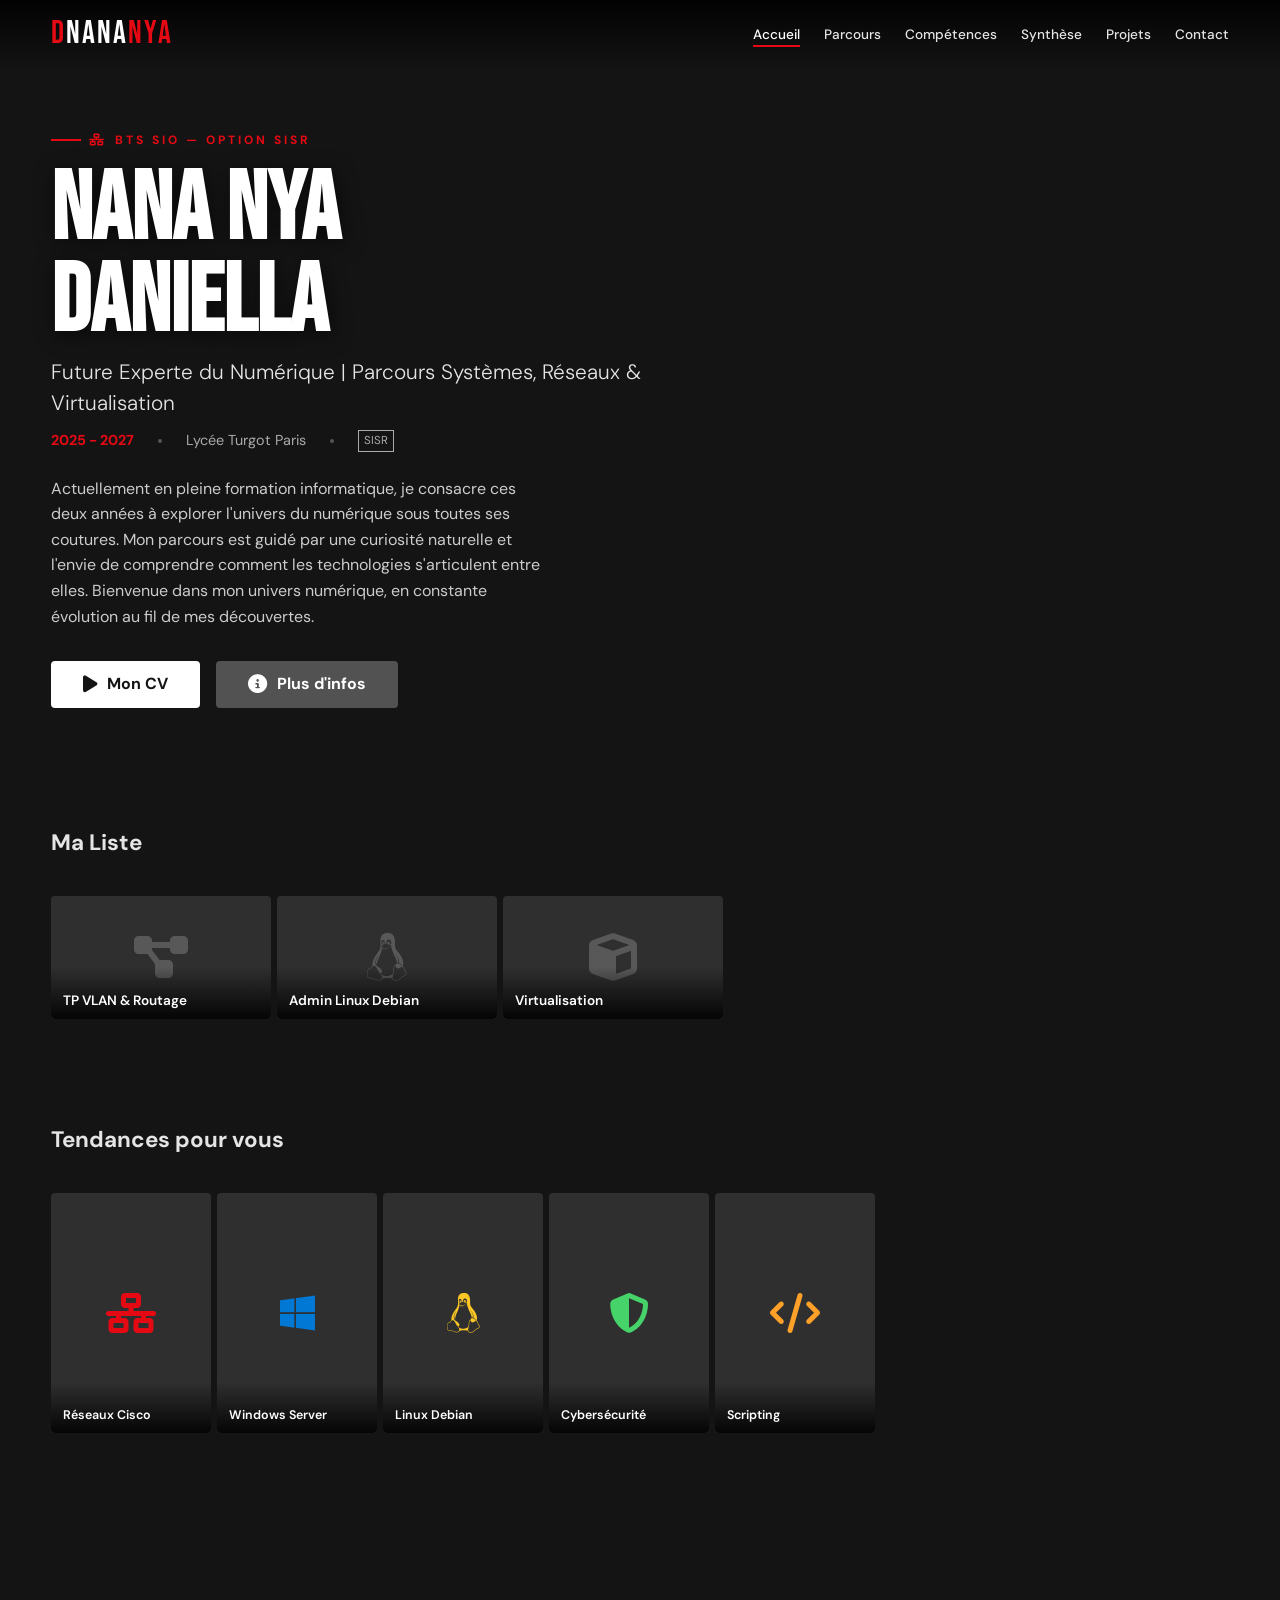
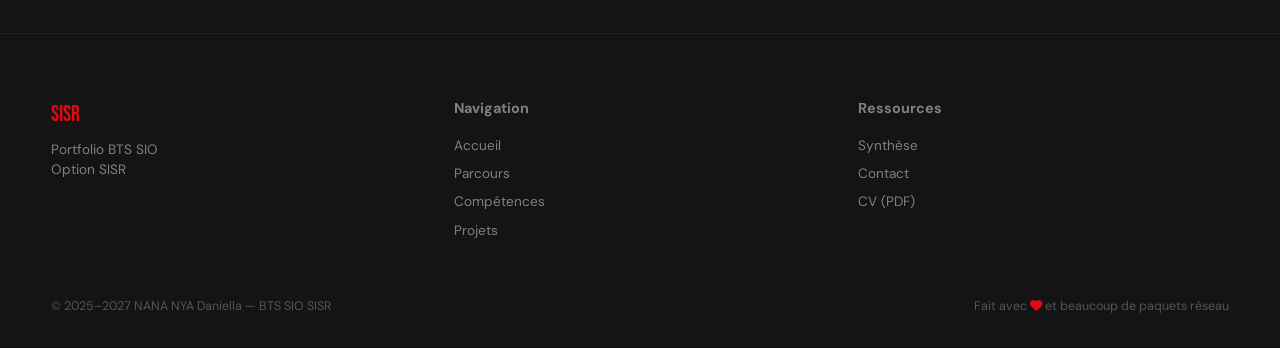
==== index.html @ fec01db1 "Add files via upload" ====
<!DOCTYPE html>
<html lang="fr">
<head>
  <meta charset="UTF-8" />
  <meta name="viewport" content="width=device-width, initial-scale=1.0" />
  <title>Portfolio BTS SIO SISR</title>
  <link rel="stylesheet" href="style.css" />
  <link rel="stylesheet" href="https://cdnjs.cloudflare.com/ajax/libs/font-awesome/6.5.0/css/all.min.css" />
</head>
<body>

<!-- Loader -->
<div class="page-loader" id="loader">
  <div class="loader-logo">SISR</div>
</div>

<!-- Progress Bar -->
<div class="scroll-progress" id="scrollProgress"></div>

<!-- ═══════════════════════════════════════════
     NAVIGATION
═══════════════════════════════════════════ -->
<nav class="navbar" id="navbar">
  <a href="index.html" class="nav-logo">D<span>NANA</span>NYA</a>
  <ul class="nav-links" id="navLinks">
    <li><a href="index.html" class="active">Accueil</a></li>
    <li><a href="parcours.html">Parcours</a></li>
    <li><a href="competences.html">Compétences</a></li>
    <li><a href="synthese.html">Synthèse</a></li>
    <li><a href="projets.html">Projets</a></li>
    <li><a href="contact.html">Contact</a></li>
  </ul>
  <button class="nav-toggle" id="navToggle" aria-label="Menu">
    <span></span><span></span><span></span>
  </button>
</nav>

<!-- ═══════════════════════════════════════════
     HERO
═══════════════════════════════════════════ -->
<section class="hero" id="accueil">
  <div class="hero-bg"></div>
  <div class="hero-content">
    <div class="hero-badge">
      <i class="fas fa-network-wired"></i>
      BTS SIO — Option SISR
    </div>
    <h1 class="hero-title">NANA NYA<br>DANIELLA</h1>
    <p class="hero-subtitle">Future Experte du Numérique | Parcours Systèmes, Réseaux & Virtualisation</p>
    <div class="hero-meta">
      <span class="year">2025 - 2027</span>
      <span class="dot"></span>
      <span>Lycée Turgot Paris</span>
      <span class="dot"></span>
      <span class="maturity">SISR</span>
    </div>
    <p class="hero-desc">
      Actuellement en pleine formation informatique, je consacre ces deux années à explorer l'univers du numérique sous toutes ses coutures. Mon parcours est guidé par une curiosité naturelle et l'envie de comprendre comment les technologies s'articulent entre elles. Bienvenue dans mon univers numérique, en constante évolution au fil de mes découvertes.
    </p>
    <div class="hero-buttons">
      <a href="CV_Aout2026.pdf" class="btn btn-primary" id="btnCV">
        <i class="fas fa-play"></i> Mon CV
      </a>
      <a href="#ma-liste" class="btn btn-secondary">
        <i class="fas fa-info-circle"></i> Plus d'infos
      </a>
    </div>
  </div>
</section>

<!-- ═══════════════════════════════════════════
     MA LISTE — Projets récents
═══════════════════════════════════════════ -->
<main style="padding-bottom: 4rem;" id="ma-liste">

  <!-- Rangée 1 : Ma Liste -->
  <section class="row-section reveal">
    <div class="section-label">
      <h2>Ma Liste</h2>
      <a href="projets.html" class="see-all">Voir tout <i class="fas fa-chevron-right"></i></a>
    </div>
    <button class="row-arrow left"  onclick="scrollRow('row1', -1)"><i class="fas fa-chevron-left"></i></button>
    <button class="row-arrow right" onclick="scrollRow('row1',  1)"><i class="fas fa-chevron-right"></i></button>
    <div class="row-track" id="row1">

      <!-- Card: TP VLAN -->
      <div class="card" onclick="openModal('vlan')">
        <div class="card-thumb">
          <div class="thumb-icon"><i class="fas fa-project-diagram"></i></div>
          <div class="card-title-overlay">TP VLAN &amp; Routage</div>
        </div>
        <div class="card-overlay">
          <div class="card-actions">
            <button class="card-btn play"><i class="fas fa-play"></i></button>
            <button class="card-btn add" title="Ajouter"><i class="fas fa-plus"></i></button>
            <span class="card-btn-spacer"></span>
            <span class="card-level">Avancé</span>
          </div>
          <div class="card-meta">
            <span>Réseaux</span><span>·</span><span>Cisco</span>
          </div>
          <div class="card-tags">
            <span class="card-tag">Packet Tracer</span>
            <span class="card-tag">VLAN</span>
          
          </div>
        </div>
      </div>

   

     

      <!-- Card: Linux -->
      <div class="card" onclick="openModal('linux')">
        <div class="card-thumb">
          <div class="thumb-icon"><i class="fab fa-linux"></i></div>
          <div class="card-title-overlay">Admin Linux Debian</div>
        </div>
        <div class="card-overlay">
          <div class="card-actions">
            <button class="card-btn play"><i class="fas fa-play"></i></button>
            <button class="card-btn add"><i class="fas fa-plus"></i></button>
            <span class="card-btn-spacer"></span>
            <span class="card-level">Intermédiaire</span>
          </div>
          <div class="card-meta"><span>Systèmes</span><span>·</span><span>Debian 12</span></div>
          <div class="card-tags">
            <span class="card-tag">SSH</span>
            <span class="card-tag">Apache</span>
            <span class="card-tag">RAID</span>
          </div>
        </div>
      </div>

      <!-- Card: Virtualisation -->
      <div class="card" onclick="openModal('virt')">
        <div class="card-thumb">
          <div class="thumb-icon"><i class="fas fa-cube"></i></div>
          <div class="card-title-overlay">Virtualisation</div>
        </div>
        <div class="card-overlay">
          <div class="card-actions">
            <button class="card-btn play"><i class="fas fa-play"></i></button>
            <button class="card-btn add"><i class="fas fa-plus"></i></button>
            <span class="card-btn-spacer"></span>
            <span class="card-level">Avancé</span>
          </div>
          <div class="card-meta"><span>Virtualisation</span><span>·</span><span>VirtualBox</span></div>
          <div class="card-tags">
            
            <span class="card-tag">Ubuntu</span>
            <span class="card-tag">Debian</span>
          </div>
        </div>
      </div>

    

    </div><!-- /row-track -->
  </section>

  <!-- Rangée 2 : Tendances pour vous (compétences) -->
  <section class="row-section reveal">
    <div class="section-label">
      <h2>Tendances pour vous</h2>
      <a href="competences.html" class="see-all">Voir tout <i class="fas fa-chevron-right"></i></a>
    </div>
    <button class="row-arrow left"  onclick="scrollRow('row2', -1)"><i class="fas fa-chevron-left"></i></button>
    <button class="row-arrow right" onclick="scrollRow('row2',  1)"><i class="fas fa-chevron-right"></i></button>
    <div class="row-track" id="row2">

      <div class="card card-portrait">
        <div class="card-thumb">
          <div class="thumb-icon"><i class="fas fa-network-wired" style="font-size:2.5rem;color:#E50914;"></i></div>
          <div class="card-title-overlay" style="font-size:0.78rem;">Réseaux Cisco</div>
        </div>
        <div class="card-overlay">
          <div class="card-actions">
            <button class="card-btn play"><i class="fas fa-play"></i></button>
            <span class="card-btn-spacer"></span>
            <span class="card-level">★ 85%</span>
          </div>
          <div class="card-tags"><span class="card-tag">OSPF</span><span class="card-tag">BGP</span></div>
        </div>
      </div>

      <div class="card card-portrait">
        <div class="card-thumb">
          <div class="thumb-icon"><i class="fab fa-windows" style="font-size:2.5rem;color:#0078D4;"></i></div>
          <div class="card-title-overlay" style="font-size:0.78rem;">Windows Server</div>
        </div>
        <div class="card-overlay">
          <div class="card-actions">
            <button class="card-btn play"><i class="fas fa-play"></i></button>
            <span class="card-btn-spacer"></span>
            <span class="card-level">★ 80%</span>
          </div>
          <div class="card-tags"><span class="card-tag">AD</span><span class="card-tag">GPO</span></div>
        </div>
      </div>

      <div class="card card-portrait">
        <div class="card-thumb">
          <div class="thumb-icon"><i class="fab fa-linux" style="font-size:2.5rem;color:#FCC624;"></i></div>
          <div class="card-title-overlay" style="font-size:0.78rem;">Linux Debian</div>
        </div>
        <div class="card-overlay">
          <div class="card-actions">
            <button class="card-btn play"><i class="fas fa-play"></i></button>
            <span class="card-btn-spacer"></span>
            <span class="card-level">★ 75%</span>
          </div>
          <div class="card-tags"><span class="card-tag">Bash</span><span class="card-tag">SSH</span></div>
        </div>
      </div>

      <div class="card card-portrait">
        <div class="card-thumb">
          <div class="thumb-icon"><i class="fas fa-shield-alt" style="font-size:2.5rem;color:#46d369;"></i></div>
          <div class="card-title-overlay" style="font-size:0.78rem;">Cybersécurité</div>
        </div>
        <div class="card-overlay">
          <div class="card-actions">
            <button class="card-btn play"><i class="fas fa-play"></i></button>
            <span class="card-btn-spacer"></span>
            <span class="card-level">★ 70%</span>
          </div>
          <div class="card-tags"><span class="card-tag">pfSense</span><span class="card-tag">VPN</span></div>
        </div>
      </div>

     

      <div class="card card-portrait">
        <div class="card-thumb">
          <div class="thumb-icon"><i class="fas fa-code" style="font-size:2.5rem;color:#ffa028;"></i></div>
          <div class="card-title-overlay" style="font-size:0.78rem;">Scripting</div>
        </div>
        <div class="card-overlay">
          <div class="card-actions">
            <button class="card-btn play"><i class="fas fa-play"></i></button>
            <span class="card-btn-spacer"></span>
            <span class="card-level">★ 70%</span>
          </div>
          <div class="card-tags"><span class="card-tag">PowerShell</span><span class="card-tag">Python</span></div>
        </div>
      </div>

    </div>
  </section>

  

</main><!-- /main -->

<!-- ═══════════════════════════════════════════
     FOOTER
═══════════════════════════════════════════ -->
<footer>
  <div class="footer-grid">
    <div class="footer-col">
      <div class="footer-logo">SISR</div>
      <p style="margin-top:0.5rem;">Portfolio BTS SIO<br>Option SISR</p>
    </div>
    <div class="footer-col">
      <h4>Navigation</h4>
      <a href="index.html">Accueil</a>
      <a href="parcours.html">Parcours</a>
      <a href="competences.html">Compétences</a>
      <a href="projets.html">Projets</a>
    </div>
    <div class="footer-col">
      <h4>Ressources</h4>
      <a href="synthese.html">Synthèse</a>
      <a href="contact.html">Contact</a>
      <a href="#">CV (PDF)</a>
    </div>
   
  </div>
  <div class="footer-bottom">
    <span>© 2025–2027 NANA NYA Daniella — BTS SIO SISR</span>
    <span>Fait avec <i class="fas fa-heart" style="color:var(--red);"></i> et beaucoup de paquets réseau</span>
  </div>
</footer>

<!-- ═══════════════════════════════════════════
     MODAL INFO
═══════════════════════════════════════════ -->
<div class="modal-overlay" id="modalOverlay" onclick="closeModal(event)">
  <div class="modal" id="modal">
    <div class="modal-thumb">
      <div id="modalBg" style="width:100%;height:100%;background:linear-gradient(135deg,#1a1a2e,#16213e);display:flex;align-items:center;justify-content:center;font-size:5rem;color:rgba(255,255,255,0.15);"></div>
      <div class="modal-thumb-gradient"></div>
      <button class="modal-thumb-close" onclick="closeModal()"><i class="fas fa-times"></i></button>
    </div>
    <div class="modal-body">
      <div style="display:flex;align-items:center;gap:1rem;margin-bottom:0.75rem;">
        <button class="btn btn-primary" style="padding:0.5rem 1.5rem;font-size:0.9rem;">
          <i class="fas fa-play"></i> Voir le TP
        </button>
        <button class="card-btn add"><i class="fas fa-plus"></i></button>
      </div>
      <h2 id="modalTitle">Titre du projet</h2>
      <p class="modal-meta" id="modalMeta">Catégorie · Technologies</p>
      <p class="modal-desc" id="modalDesc">Description du projet.</p>
      <div id="modalTags" class="card-tags" style="gap:6px;"></div>
    </div>
  </div>
</div>

<!-- Toast -->
<div class="toast" id="toast"></div>

<!-- ═══════════════════════════════════════════
     SCRIPTS
═══════════════════════════════════════════ -->
<script>
// ── Navbar scroll ──
const navbar = document.getElementById('navbar');
const scrollProgress = document.getElementById('scrollProgress');

window.addEventListener('scroll', () => {
  const scrollY = window.scrollY;
  const docH = document.body.scrollHeight - window.innerHeight;
  scrollProgress.style.width = (scrollY / docH * 100) + '%';
  navbar.classList.toggle('scrolled', scrollY > 50);
});

// ── Hamburger ──
document.getElementById('navToggle').addEventListener('click', () => {
  document.getElementById('navLinks').classList.toggle('open');
});

// ── Row scroll ──
function scrollRow(id, dir) {
  const el = document.getElementById(id);
  el.scrollBy({ left: dir * 400, behavior: 'smooth' });
}

// ── Modal data ──
const modals = {
  vlan:     { title:'TP VLAN & Routage Inter-VLAN',   meta:'Réseaux · Cisco Packet Tracer',                icon:'fa-project-diagram', desc:'Configuration de VLANs sur switches Cisco, routage inter-VLAN avec une interface "router-on-a-stick". Mise en place des ACL pour filtrer le trafic entre VLANs.', tags:['VLAN','Trunk','802.1Q','ACL','Cisco IOS'] },
  ad:       { title:'Active Directory & GPO',          meta:'Systèmes · Windows Server 2022',               icon:'fa-server',           desc:'Déploiement d\'un contrôleur de domaine Windows Server 2022, création d\'unités organisationnelles, gestion des utilisateurs et application de stratégies de groupe (GPO).', tags:['AD DS','DNS','DHCP','GPO','OU'] },
  firewall: { title:'Pare-feu pfSense',                meta:'Sécurité · pfSense 2.7',                       icon:'fa-shield-alt',       desc:'Installation et configuration d\'un pare-feu pfSense. Définition de règles de filtrage, NAT, mise en place d\'un tunnel VPN IPsec site-à-site.', tags:['pfSense','Firewall','NAT','VPN IPsec','DMZ'] },
  linux:    { title:'Administration Linux Debian 12',  meta:'Systèmes · Debian 12 Bookworm',                icon:'fab fa-linux',        desc:'Administration d\'un serveur Debian : configuration réseau, serveur Apache/Nginx, gestion RAID, scripts Bash pour l\'automatisation, durcissement SSH.', tags:['Debian','Apache','SSH','RAID','Bash','Cron'] },
  virt:     { title:'Virtualisation VMware ESXi',      meta:'Virtualisation · VMware vSphere 8',            icon:'fa-cube',             desc:'Déploiement d\'une infrastructure virtualisée sur VMware ESXi. Création de VMs, gestion du stockage, réseau virtuel (vSwitch), snapshots et templates.', tags:['ESXi','vSphere','vSwitch','Snapshot','OVA'] },
  nagios:   { title:'Supervision Nagios Core',         meta:'Supervision · Nagios Core 4',                  icon:'fa-chart-line',       desc:'Mise en place d\'une solution de supervision avec Nagios. Monitoring des hôtes, services, interfaces réseau via SNMP. Configuration des alertes mail.', tags:['Nagios','SNMP','NRPE','Alertes','Dashboard'] },
  stage1:   { title:'Stage en entreprise — 1ère année',meta:'[Nom de l\'entreprise] · 5 semaines',          icon:'fa-building',         desc:'Stage de première année axé sur l\'administration réseau : câblage, configuration de switches et routeurs Cisco, mise en place de VLANs et assistance utilisateurs.', tags:['Cisco','Câblage','VLAN','Support N1','Inventaire'] },
  stage2:   { title:'Stage en entreprise — 2ème année',meta:'[Nom de l\'entreprise] · 5 semaines',          icon:'fa-building',         desc:'Stage de deuxième année centré sur la sécurité et les infrastructures : administration du pare-feu, mise à jour des équipements, configuration VPN et supervision réseau.', tags:['pfSense','VPN','Nagios','Linux','Active Directory'] },
};

function openModal(key) {
  const d = modals[key];
  if (!d) return;
  document.getElementById('modalTitle').textContent = d.title;
  document.getElementById('modalMeta').textContent  = d.meta;
  document.getElementById('modalDesc').textContent  = d.desc;
  const bg = document.getElementById('modalBg');
  bg.innerHTML = `<i class="${d.icon}" style="font-size:5rem;color:rgba(255,255,255,0.15);"></i>`;
  const tagsEl = document.getElementById('modalTags');
  tagsEl.innerHTML = d.tags.map(t => `<span class="card-tag">${t}</span>`).join('');
  document.getElementById('modalOverlay').classList.add('open');
  document.body.style.overflow = 'hidden';
}

function closeModal(e) {
  if (e && e.target !== document.getElementById('modalOverlay') && !e.target.classList.contains('modal-thumb-close') && !e.target.parentElement?.classList.contains('modal-thumb-close')) return;
  document.getElementById('modalOverlay').classList.remove('open');
  document.body.style.overflow = '';
}
document.addEventListener('keydown', e => { if (e.key === 'Escape') { document.getElementById('modalOverlay').classList.remove('open'); document.body.style.overflow = ''; } });

// ── Loader ──
window.addEventListener('load', () => {
  setTimeout(() => { document.getElementById('loader').classList.add('hidden'); }, 800);
});

// ── Reveal on scroll ──
const reveals = document.querySelectorAll('.reveal');
const observer = new IntersectionObserver(entries => {
  entries.forEach(e => { if (e.isIntersecting) { e.target.classList.add('visible'); } });
}, { threshold: 0.1 });
reveals.forEach(el => observer.observe(el));
</script>

</body>
</html>
---- style.css ----
/* ============================================================
   PORTFOLIO BTS SIO SISR — NETFLIX STYLE
   style.css — Feuille de styles principale
   ============================================================ */

@import url('https://fonts.googleapis.com/css2?family=Bebas+Neue&family=DM+Sans:wght@300;400;500;600;700&display=swap');

/* ── Variables ── */
:root {
  --black:       #141414;
  --red:         #E50914;
  --red-hover:   #F40612;
  --white:       #FFFFFF;
  --gray-1:      #808080;
  --gray-2:      #2F2F2F;
  --gray-3:      #1A1A1A;
  --nav-height:  68px;
  --card-radius: 4px;
  --transition:  0.3s cubic-bezier(0.25, 0.46, 0.45, 0.94);
}

/* ── Reset & Base ── */
*, *::before, *::after { box-sizing: border-box; margin: 0; padding: 0; }

html { scroll-behavior: smooth; }

body {
  background-color: var(--black);
  color: var(--white);
  font-family: 'DM Sans', sans-serif;
  font-size: 16px;
  line-height: 1.5;
  overflow-x: hidden;
  -webkit-font-smoothing: antialiased;
}

a { text-decoration: none; color: inherit; }
ul { list-style: none; }
img { display: block; width: 100%; }

/* ============================================================
   NAVIGATION
   ============================================================ */
.navbar {
  position: fixed;
  top: 0; left: 0; right: 0;
  z-index: 1000;
  height: var(--nav-height);
  display: flex;
  align-items: center;
  justify-content: space-between;
  padding: 0 4%;
  background: transparent;
  transition: background 0.4s ease;
}

.navbar.scrolled,
.navbar.dark {
  background: var(--black);
  box-shadow: 0 2px 20px rgba(0,0,0,0.6);
}

.navbar::before {
  content: '';
  position: absolute;
  inset: 0;
  background: linear-gradient(to bottom, rgba(0,0,0,0.85) 0%, transparent 100%);
  pointer-events: none;
  transition: opacity 0.4s ease;
}
.navbar.scrolled::before { opacity: 0; }

/* Logo */
.nav-logo {
  font-family: 'Bebas Neue', sans-serif;
  font-size: 2rem;
  color: var(--red);
  letter-spacing: 2px;
  text-transform: uppercase;
  z-index: 1;
  flex-shrink: 0;
}
.nav-logo span { color: var(--white); }

/* Nav Links */
.nav-links {
  display: flex;
  align-items: center;
  gap: 1.5rem;
  z-index: 1;
}

.nav-links a {
  font-size: 0.85rem;
  font-weight: 500;
  color: #e5e5e5;
  transition: color var(--transition);
  position: relative;
}
.nav-links a::after {
  content: '';
  position: absolute;
  bottom: -4px; left: 0;
  width: 0; height: 2px;
  background: var(--red);
  transition: width var(--transition);
}
.nav-links a:hover,
.nav-links a.active { color: var(--white); }
.nav-links a:hover::after,
.nav-links a.active::after { width: 100%; }

/* Hamburger (mobile) */
.nav-toggle {
  display: none;
  flex-direction: column;
  gap: 5px;
  cursor: pointer;
  z-index: 1;
}
.nav-toggle span {
  display: block;
  width: 24px; height: 2px;
  background: var(--white);
  transition: var(--transition);
}

/* ============================================================
   HERO SECTION
   ============================================================ */
.hero {
  position: relative;
  min-height: 90vh;
  display: flex;
  align-items: flex-end;
  padding: 0 4% 8%;
  overflow: hidden;
}

.hero-bg {
  position: absolute;
  inset: 0;
  background:
    linear-gradient(to right, rgba(20,20,20,0.9) 40%, transparent 100%),
    linear-gradient(to top,   rgba(20,20,20,1)   10%, transparent 60%),
    url('https://images.unsplash.com/photo-1558494949-ef010cbdcc31?w=1600&q=80') center/cover no-repeat;
  animation: heroZoom 20s ease-in-out infinite alternate;
}

@keyframes heroZoom {
  from { transform: scale(1.05); }
  to   { transform: scale(1); }
}

.hero-content {
  position: relative;
  z-index: 2;
  max-width: 700px;
  animation: heroFadeIn 1s ease both;
}
@keyframes heroFadeIn {
  from { opacity: 0; transform: translateY(30px); }
  to   { opacity: 1; transform: translateY(0); }
}

.hero-badge {
  display: inline-flex;
  align-items: center;
  gap: 8px;
  font-size: 0.75rem;
  font-weight: 700;
  letter-spacing: 3px;
  text-transform: uppercase;
  color: var(--red);
  margin-bottom: 1rem;
}
.hero-badge::before {
  content: '';
  display: block;
  width: 30px; height: 2px;
  background: var(--red);
}

.hero-title {
  font-family: 'Bebas Neue', sans-serif;
  font-size: clamp(3rem, 8vw, 6rem);
  line-height: 0.95;
  margin-bottom: 0.5rem;
  text-shadow: 2px 4px 20px rgba(0,0,0,0.6);
}

.hero-subtitle {
  font-size: clamp(1rem, 2vw, 1.3rem);
  color: #e5e5e5;
  margin-bottom: 0.75rem;
  font-weight: 300;
}

.hero-meta {
  display: flex;
  align-items: center;
  gap: 1.5rem;
  margin-bottom: 1.5rem;
  font-size: 0.9rem;
  color: #aaa;
}
.hero-meta .year { color: var(--red); font-weight: 700; }
.hero-meta .dot  { width: 4px; height: 4px; border-radius: 50%; background: #555; }

.hero-desc {
  font-size: 1rem;
  color: #ccc;
  max-width: 500px;
  margin-bottom: 2rem;
  line-height: 1.6;
}

.hero-buttons {
  display: flex;
  gap: 1rem;
  flex-wrap: wrap;
}

/* ── Buttons ── */
.btn {
  display: inline-flex;
  align-items: center;
  gap: 10px;
  padding: 0.7rem 2rem;
  border-radius: 4px;
  font-size: 1rem;
  font-weight: 700;
  cursor: pointer;
  border: none;
  transition: var(--transition);
  white-space: nowrap;
}

.btn-primary {
  background: var(--white);
  color: var(--black);
}
.btn-primary:hover {
  background: rgba(255,255,255,0.75);
}

.btn-secondary {
  background: rgba(109,109,110,0.7);
  color: var(--white);
  backdrop-filter: blur(4px);
}
.btn-secondary:hover {
  background: rgba(109,109,110,0.5);
}

.btn-red {
  background: var(--red);
  color: var(--white);
}
.btn-red:hover {
  background: var(--red-hover);
  transform: translateY(-1px);
  box-shadow: 0 6px 20px rgba(229,9,20,0.4);
}

.btn-outline {
  background: transparent;
  color: var(--white);
  border: 1px solid rgba(255,255,255,0.5);
}
.btn-outline:hover {
  border-color: var(--white);
  background: rgba(255,255,255,0.1);
}

.btn i { font-size: 1.2em; }

/* ============================================================
   SECTION LABELS (style Netflix)
   ============================================================ */
.section-label {
  display: flex;
  align-items: center;
  gap: 1rem;
  padding: 0 4%;
  margin-bottom: 0.75rem;
}

.section-label h2 {
  font-size: 1.4rem;
  font-weight: 700;
  color: #e5e5e5;
}

.section-label .see-all {
  font-size: 0.8rem;
  color: var(--red);
  opacity: 0;
  transform: translateX(-10px);
  transition: var(--transition);
  cursor: pointer;
  display: flex;
  align-items: center;
  gap: 4px;
}
.row-section:hover .see-all {
  opacity: 1;
  transform: translateX(0);
}

/* ============================================================
   ROW SECTION (Slider Netflix)
   ============================================================ */
.row-section {
  margin-bottom: 3rem;
  padding: 1rem 0;
  position: relative;
}

.row-track {
  display: flex;
  gap: 6px;
  padding: 1.5rem 4%;
  overflow-x: auto;
  scroll-behavior: smooth;
  scrollbar-width: none;
  -ms-overflow-style: none;
}
.row-track::-webkit-scrollbar { display: none; }

/* ── Scroll arrows ── */
.row-arrow {
  position: absolute;
  top: 50%;
  transform: translateY(-50%);
  width: 48px; height: 90%;
  background: linear-gradient(to right, rgba(20,20,20,0.7), rgba(20,20,20,0.9));
  border: none;
  color: var(--white);
  font-size: 1.5rem;
  cursor: pointer;
  display: flex;
  align-items: center;
  justify-content: center;
  z-index: 10;
  opacity: 0;
  transition: opacity var(--transition);
}
.row-arrow.left  { left: 0; background: linear-gradient(to right, rgba(20,20,20,0.9), transparent); }
.row-arrow.right { right: 0; background: linear-gradient(to left,  rgba(20,20,20,0.9), transparent); }
.row-section:hover .row-arrow { opacity: 1; }
.row-arrow:hover { background: rgba(20,20,20,0.95); }

/* ============================================================
   CARDS — NETFLIX HOVER EFFECT ★
   ============================================================ */
.card {
  position: relative;
  flex-shrink: 0;
  width: 220px;
  border-radius: var(--card-radius);
  overflow: visible;
  cursor: pointer;
  transition: transform 0.35s cubic-bezier(0.165, 0.84, 0.44, 1),
              z-index 0s 0.35s;
  z-index: 1;
}

.card:hover {
  transform: scale(1.35) translateY(-10%);
  z-index: 100;
  transition: transform 0.35s cubic-bezier(0.165, 0.84, 0.44, 1),
              z-index 0s 0s;
}

/* Décalage des premières et dernières cartes */
.row-track .card:first-child:hover { transform-origin: left center; }
.row-track .card:last-child:hover  { transform-origin: right center; }

.card-thumb {
  position: relative;
  width: 100%;
  aspect-ratio: 16/9;
  border-radius: var(--card-radius);
  overflow: hidden;
  background: var(--gray-2);
}

.card-thumb img {
  width: 100%; height: 100%;
  object-fit: cover;
  transition: filter 0.35s ease;
}

.card-thumb .thumb-icon {
  position: absolute;
  inset: 0;
  display: flex;
  align-items: center;
  justify-content: center;
  font-size: 3rem;
  color: rgba(255,255,255,0.2);
  transition: var(--transition);
}

/* Overlay reveal au hover */
.card-overlay {
  position: absolute;
  top: 100%; left: 0; right: 0;
  background: var(--gray-3);
  border-radius: 0 0 var(--card-radius) var(--card-radius);
  padding: 0.75rem;
  opacity: 0;
  transform: translateY(-10px);
  transition: opacity 0.3s ease 0.1s, transform 0.3s ease 0.1s;
  pointer-events: none;
  box-shadow: 0 8px 30px rgba(0,0,0,0.8);
  border: 1px solid rgba(255,255,255,0.08);
  border-top: none;
}
.card:hover .card-overlay {
  opacity: 1;
  transform: translateY(0);
  pointer-events: all;
}

.card-actions {
  display: flex;
  align-items: center;
  gap: 0.5rem;
  margin-bottom: 0.6rem;
}

.card-btn {
  width: 32px; height: 32px;
  border-radius: 50%;
  border: none;
  cursor: pointer;
  display: flex;
  align-items: center;
  justify-content: center;
  font-size: 0.9rem;
  transition: var(--transition);
}
.card-btn.play {
  background: var(--white);
  color: var(--black);
}
.card-btn.play:hover  { background: #e5e5e5; }
.card-btn.info {
  background: transparent;
  color: var(--white);
  border: 1.5px solid rgba(255,255,255,0.6);
}
.card-btn.info:hover  { border-color: var(--white); }
.card-btn.add {
  background: transparent;
  color: var(--white);
  border: 1.5px solid rgba(255,255,255,0.6);
}
.card-btn.add:hover   { border-color: var(--white); }

.card-btn-spacer { flex: 1; }

.card-level {
  font-size: 0.7rem;
  font-weight: 700;
  color: #46d369;
  border: 1px solid #46d369;
  padding: 1px 5px;
  border-radius: 2px;
}

.card-meta {
  font-size: 0.72rem;
  color: #aaa;
  margin-bottom: 0.4rem;
  display: flex;
  gap: 0.5rem;
  flex-wrap: wrap;
}

.card-tags {
  display: flex;
  gap: 4px;
  flex-wrap: wrap;
}
.card-tag {
  font-size: 0.65rem;
  background: rgba(255,255,255,0.1);
  color: #ccc;
  padding: 2px 7px;
  border-radius: 2px;
}

/* Card title (visible tout le temps sur la thumb) */
.card-title-overlay {
  position: absolute;
  bottom: 0; left: 0; right: 0;
  padding: 1.5rem 0.75rem 0.5rem;
  background: linear-gradient(transparent, rgba(0,0,0,0.9));
  border-radius: 0 0 var(--card-radius) var(--card-radius);
  font-size: 0.85rem;
  font-weight: 600;
}

/* ============================================================
   CARD PORTRAIT (Affiche format film)
   ============================================================ */
.card-portrait {
  width: 160px;
}

.card-portrait .card-thumb {
  aspect-ratio: 2/3;
}

/* ============================================================
   EPISODE CARD (Parcours)
   ============================================================ */
.episode-card {
  display: flex;
  gap: 1rem;
  padding: 1rem;
  border-radius: var(--card-radius);
  background: rgba(255,255,255,0.03);
  border: 1px solid rgba(255,255,255,0.06);
  transition: background var(--transition);
  cursor: pointer;
  margin-bottom: 0.5rem;
}
.episode-card:hover {
  background: rgba(255,255,255,0.08);
}

.episode-num {
  font-size: 2rem;
  font-weight: 700;
  color: #555;
  min-width: 40px;
  text-align: center;
  line-height: 1;
  align-self: center;
}

.episode-thumb {
  flex-shrink: 0;
  width: 160px;
  aspect-ratio: 16/9;
  border-radius: var(--card-radius);
  overflow: hidden;
  background: var(--gray-2);
  position: relative;
}
.episode-thumb img {
  width: 100%; height: 100%;
  object-fit: cover;
}
.episode-thumb .play-overlay {
  position: absolute;
  inset: 0;
  display: flex;
  align-items: center;
  justify-content: center;
  background: rgba(0,0,0,0.4);
  opacity: 0;
  transition: var(--transition);
}
.episode-card:hover .play-overlay { opacity: 1; }

.episode-info { flex: 1; }
.episode-header {
  display: flex;
  justify-content: space-between;
  align-items: flex-start;
  margin-bottom: 0.4rem;
}
.episode-title { font-size: 1rem; font-weight: 600; }
.episode-date  { font-size: 0.8rem; color: #aaa; }
.episode-desc  { font-size: 0.85rem; color: #aaa; line-height: 1.5; }

.episode-skills {
  display: flex;
  gap: 6px;
  flex-wrap: wrap;
  margin-top: 0.6rem;
}
.skill-chip {
  font-size: 0.68rem;
  background: rgba(229,9,20,0.15);
  color: var(--red);
  border: 1px solid rgba(229,9,20,0.3);
  padding: 2px 8px;
  border-radius: 2px;
  font-weight: 500;
}

/* ============================================================
   SECTION HERO-BANNER (sous-pages)
   ============================================================ */
.page-hero {
  position: relative;
  height: 45vh;
  min-height: 300px;
  display: flex;
  align-items: flex-end;
  padding: 0 4% 3rem;
  overflow: hidden;
}

.page-hero-bg {
  position: absolute;
  inset: 0;
  background-size: cover;
  background-position: center;
  filter: brightness(0.4);
  transition: filter 0.5s;
}

.page-hero::after {
  content: '';
  position: absolute;
  inset: 0;
  background:
    linear-gradient(to top, var(--black) 0%, transparent 50%),
    linear-gradient(to right, rgba(20,20,20,0.7) 0%, transparent 60%);
}

.page-hero-content { position: relative; z-index: 2; }
.page-hero-eyebrow {
  font-size: 0.75rem;
  letter-spacing: 3px;
  text-transform: uppercase;
  color: var(--red);
  margin-bottom: 0.5rem;
}
.page-hero h1 {
  font-family: 'Bebas Neue', sans-serif;
  font-size: clamp(2.5rem, 6vw, 4.5rem);
  line-height: 1;
  margin-bottom: 0.75rem;
}

/* ============================================================
   SEASON SELECTOR (Parcours)
   ============================================================ */
.season-selector {
  display: flex;
  align-items: center;
  gap: 0.5rem;
  padding: 0 4%;
  margin-bottom: 1.5rem;
}

.season-btn {
  background: var(--gray-2);
  color: var(--white);
  border: 1px solid rgba(255,255,255,0.2);
  padding: 0.4rem 1.2rem;
  border-radius: 4px;
  font-size: 0.85rem;
  cursor: pointer;
  transition: var(--transition);
}
.season-btn.active,
.season-btn:hover {
  background: var(--red);
  border-color: var(--red);
}

/* ============================================================
   COMPÉTENCES — SKILL BAR
   ============================================================ */
.skill-bar-wrap {
  margin-bottom: 0.8rem;
}
.skill-bar-header {
  display: flex;
  justify-content: space-between;
  margin-bottom: 4px;
  font-size: 0.85rem;
  color: #ccc;
}
.skill-bar-track {
  height: 4px;
  background: var(--gray-2);
  border-radius: 2px;
  overflow: hidden;
}
.skill-bar-fill {
  height: 100%;
  background: linear-gradient(to right, var(--red), #ff6b6b);
  border-radius: 2px;
  width: 0;
  transition: width 1.2s cubic-bezier(0.22, 1, 0.36, 1);
}
.skill-bar-fill.animated { width: var(--pct); }

/* ============================================================
   CONTACT — PROFIL STYLE
   ============================================================ */
.profiles-grid {
  display: flex;
  gap: 2rem;
  flex-wrap: wrap;
  padding: 2rem 4%;
  justify-content: center;
}

.profile-card {
  display: flex;
  flex-direction: column;
  align-items: center;
  gap: 1rem;
  cursor: pointer;
  transition: var(--transition);
}
.profile-card:hover { transform: scale(1.05); }

.profile-avatar {
  width: 120px; height: 120px;
  border-radius: 8px;
  overflow: hidden;
  border: 2px solid transparent;
  transition: border-color var(--transition);
  background: linear-gradient(135deg, #1a1a2e, #16213e);
  display: flex;
  align-items: center;
  justify-content: center;
  font-size: 3rem;
  color: var(--red);
}
.profile-card:hover .profile-avatar { border-color: var(--white); }

.profile-name { font-size: 1rem; color: #808080; transition: var(--transition); }
.profile-card:hover .profile-name { color: var(--white); }

/* ============================================================
   CONTACT FORM
   ============================================================ */
.contact-section {
  max-width: 700px;
  margin: 0 auto;
  padding: 2rem 4%;
}

.form-group {
  margin-bottom: 1.2rem;
}
.form-group label {
  display: block;
  font-size: 0.8rem;
  color: #808080;
  margin-bottom: 4px;
  letter-spacing: 0.5px;
}
.form-group input,
.form-group textarea,
.form-group select {
  width: 100%;
  background: var(--gray-2);
  border: 1px solid rgba(255,255,255,0.1);
  border-radius: 4px;
  color: var(--white);
  padding: 0.85rem 1rem;
  font-size: 0.95rem;
  font-family: 'DM Sans', sans-serif;
  outline: none;
  transition: border-color var(--transition);
}
.form-group input:focus,
.form-group textarea:focus {
  border-color: var(--white);
  background: rgba(47,47,47,0.8);
}
.form-group textarea { resize: vertical; min-height: 130px; }

/* ============================================================
   SYNTHÈSE (Clean PDF page)
   ============================================================ */
.synthese-card {
  background: rgba(255,255,255,0.04);
  border: 1px solid rgba(255,255,255,0.08);
  border-radius: 8px;
  padding: 2rem;
  margin-bottom: 1.5rem;
}
.synthese-card h3 {
  font-size: 1.2rem;
  font-weight: 700;
  margin-bottom: 1rem;
  color: var(--red);
  display: flex;
  align-items: center;
  gap: 0.75rem;
}

/* ============================================================
   INFO MODAL
   ============================================================ */
.modal-overlay {
  position: fixed;
  inset: 0;
  background: rgba(0,0,0,0.7);
  z-index: 2000;
  display: flex;
  align-items: center;
  justify-content: center;
  opacity: 0;
  pointer-events: none;
  transition: opacity 0.3s ease;
  backdrop-filter: blur(4px);
}
.modal-overlay.open {
  opacity: 1;
  pointer-events: all;
}
.modal {
  background: #181818;
  border-radius: 8px;
  max-width: 800px;
  width: 90%;
  max-height: 85vh;
  overflow-y: auto;
  transform: translateY(30px) scale(0.95);
  transition: transform 0.3s ease;
}
.modal-overlay.open .modal {
  transform: translateY(0) scale(1);
}
.modal-thumb {
  position: relative;
  aspect-ratio: 16/9;
  overflow: hidden;
  border-radius: 8px 8px 0 0;
}
.modal-thumb img { width: 100%; height: 100%; object-fit: cover; }
.modal-thumb-gradient {
  position: absolute;
  bottom: 0; left: 0; right: 0;
  height: 60%;
  background: linear-gradient(transparent, #181818);
}
.modal-thumb-close {
  position: absolute;
  top: 1rem; right: 1rem;
  width: 36px; height: 36px;
  border-radius: 50%;
  background: rgba(0,0,0,0.6);
  border: none;
  color: var(--white);
  font-size: 1rem;
  cursor: pointer;
  display: flex;
  align-items: center;
  justify-content: center;
}
.modal-body { padding: 1.5rem 2rem 2rem; }
.modal-body h2 { font-size: 2rem; margin-bottom: 0.5rem; }
.modal-meta { color: #aaa; font-size: 0.9rem; margin-bottom: 1rem; }
.modal-desc { line-height: 1.7; color: #ccc; margin-bottom: 1.5rem; }

/* ============================================================
   FOOTER
   ============================================================ */
footer {
  padding: 4rem 4% 2rem;
  border-top: 1px solid rgba(255,255,255,0.06);
  margin-top: 3rem;
}
.footer-grid {
  display: grid;
  grid-template-columns: repeat(auto-fit, minmax(180px, 1fr));
  gap: 2rem;
  margin-bottom: 3rem;
}
.footer-col h4 {
  font-size: 0.9rem;
  color: #808080;
  margin-bottom: 1rem;
}
.footer-col a, .footer-col p {
  font-size: 0.85rem;
  color: #808080;
  display: block;
  margin-bottom: 0.5rem;
  transition: color var(--transition);
}
.footer-col a:hover { color: var(--white); }

.footer-bottom {
  display: flex;
  justify-content: space-between;
  align-items: center;
  font-size: 0.78rem;
  color: #555;
  flex-wrap: wrap;
  gap: 1rem;
}
.footer-logo {
  font-family: 'Bebas Neue', sans-serif;
  font-size: 1.4rem;
  color: var(--red);
}

/* ============================================================
   SCROLL PROGRESS BAR
   ============================================================ */
.scroll-progress {
  position: fixed;
  top: 0; left: 0;
  height: 3px;
  background: var(--red);
  z-index: 2000;
  width: 0%;
  transition: width 0.1s linear;
}

/* ============================================================
   MATURITY BADGE
   ============================================================ */
.maturity {
  display: inline-block;
  border: 1px solid #aaa;
  padding: 1px 5px;
  font-size: 0.72rem;
  color: #aaa;
}

/* ============================================================
   TOAST NOTIFICATION
   ============================================================ */
.toast {
  position: fixed;
  bottom: 2rem;
  left: 50%;
  transform: translateX(-50%) translateY(30px);
  background: #e5e5e5;
  color: var(--black);
  padding: 0.8rem 1.5rem;
  border-radius: 4px;
  font-weight: 600;
  font-size: 0.9rem;
  opacity: 0;
  transition: all 0.3s ease;
  z-index: 3000;
  pointer-events: none;
}
.toast.show {
  opacity: 1;
  transform: translateX(-50%) translateY(0);
}

/* ============================================================
   LOADER
   ============================================================ */
.page-loader {
  position: fixed;
  inset: 0;
  background: var(--black);
  z-index: 9999;
  display: flex;
  align-items: center;
  justify-content: center;
  transition: opacity 0.5s ease;
}
.page-loader.hidden { opacity: 0; pointer-events: none; }
.loader-logo {
  font-family: 'Bebas Neue', sans-serif;
  font-size: 4rem;
  color: var(--red);
  animation: loaderPulse 1s ease-in-out infinite;
}
@keyframes loaderPulse {
  0%,100% { opacity: 1; }
  50%      { opacity: 0.3; }
}

/* ============================================================
   UTILITIES
   ============================================================ */
.container { padding: 0 4%; }

.text-red   { color: var(--red); }
.text-gray  { color: #808080; }
.text-muted { color: #555; }

.mt-1 { margin-top: 0.5rem; }
.mt-2 { margin-top: 1rem; }
.mt-3 { margin-top: 1.5rem; }
.mb-2 { margin-bottom: 1rem; }
.mb-3 { margin-bottom: 1.5rem; }

.pt-nav { padding-top: var(--nav-height); }

.divider {
  border: none;
  border-top: 1px solid rgba(255,255,255,0.06);
  margin: 2rem 0;
}

.badge {
  display: inline-block;
  padding: 3px 10px;
  border-radius: 3px;
  font-size: 0.72rem;
  font-weight: 700;
  letter-spacing: 0.5px;
  text-transform: uppercase;
}
.badge-red    { background: rgba(229,9,20,0.2); color: var(--red); border: 1px solid var(--red); }
.badge-green  { background: rgba(70,211,105,0.15); color: #46d369; border: 1px solid #46d369; }
.badge-blue   { background: rgba(30,130,255,0.15); color: #5599ff; border: 1px solid #5599ff; }
.badge-orange { background: rgba(255,160,40,0.15); color: #ffa028; border: 1px solid #ffa028; }

/* ============================================================
   RESPONSIVE
   ============================================================ */
@media (max-width: 900px) {
  .nav-links    { display: none; flex-direction: column; position: absolute; top: var(--nav-height); left: 0; right: 0; background: var(--black); padding: 1.5rem 4%; gap: 1rem; }
  .nav-links.open { display: flex; }
  .nav-toggle   { display: flex; }
  .hero         { min-height: 75vh; padding-bottom: 4rem; }
  .card         { width: 160px; }
  .card-portrait{ width: 120px; }
  .episode-thumb{ width: 120px; }
}

@media (max-width: 600px) {
  .hero-buttons { flex-direction: column; align-items: flex-start; }
  .btn          { padding: 0.6rem 1.4rem; font-size: 0.9rem; }
  .card         { width: 140px; }
  .episode-card { flex-direction: column; }
  .episode-thumb{ width: 100%; }
  .episode-num  { display: none; }
  .profiles-grid{ gap: 1.5rem; }
  .modal-body   { padding: 1rem 1.2rem 1.5rem; }
}

/* ============================================================
   ANIMATIONS D'ENTRÉE AU SCROLL
   ============================================================ */
.reveal {
  opacity: 0;
  transform: translateY(20px);
  transition: opacity 0.6s ease, transform 0.6s ease;
}
.reveal.visible {
  opacity: 1;
  transform: translateY(0);
}


.certifications-grid {
  display: flex;
  justify-content: center;
  gap: 30px; 
  flex-wrap: wrap;
}

.cert-card1 img {
  width: 300px;      
  height: 180px;    
  object-fit: cover;  
  border-radius: 20px; 
  border: 3px solid #ffffff; 
  transition: transform 0.3s ease, box-shadow 0.3s ease;
  cursor: pointer;
}
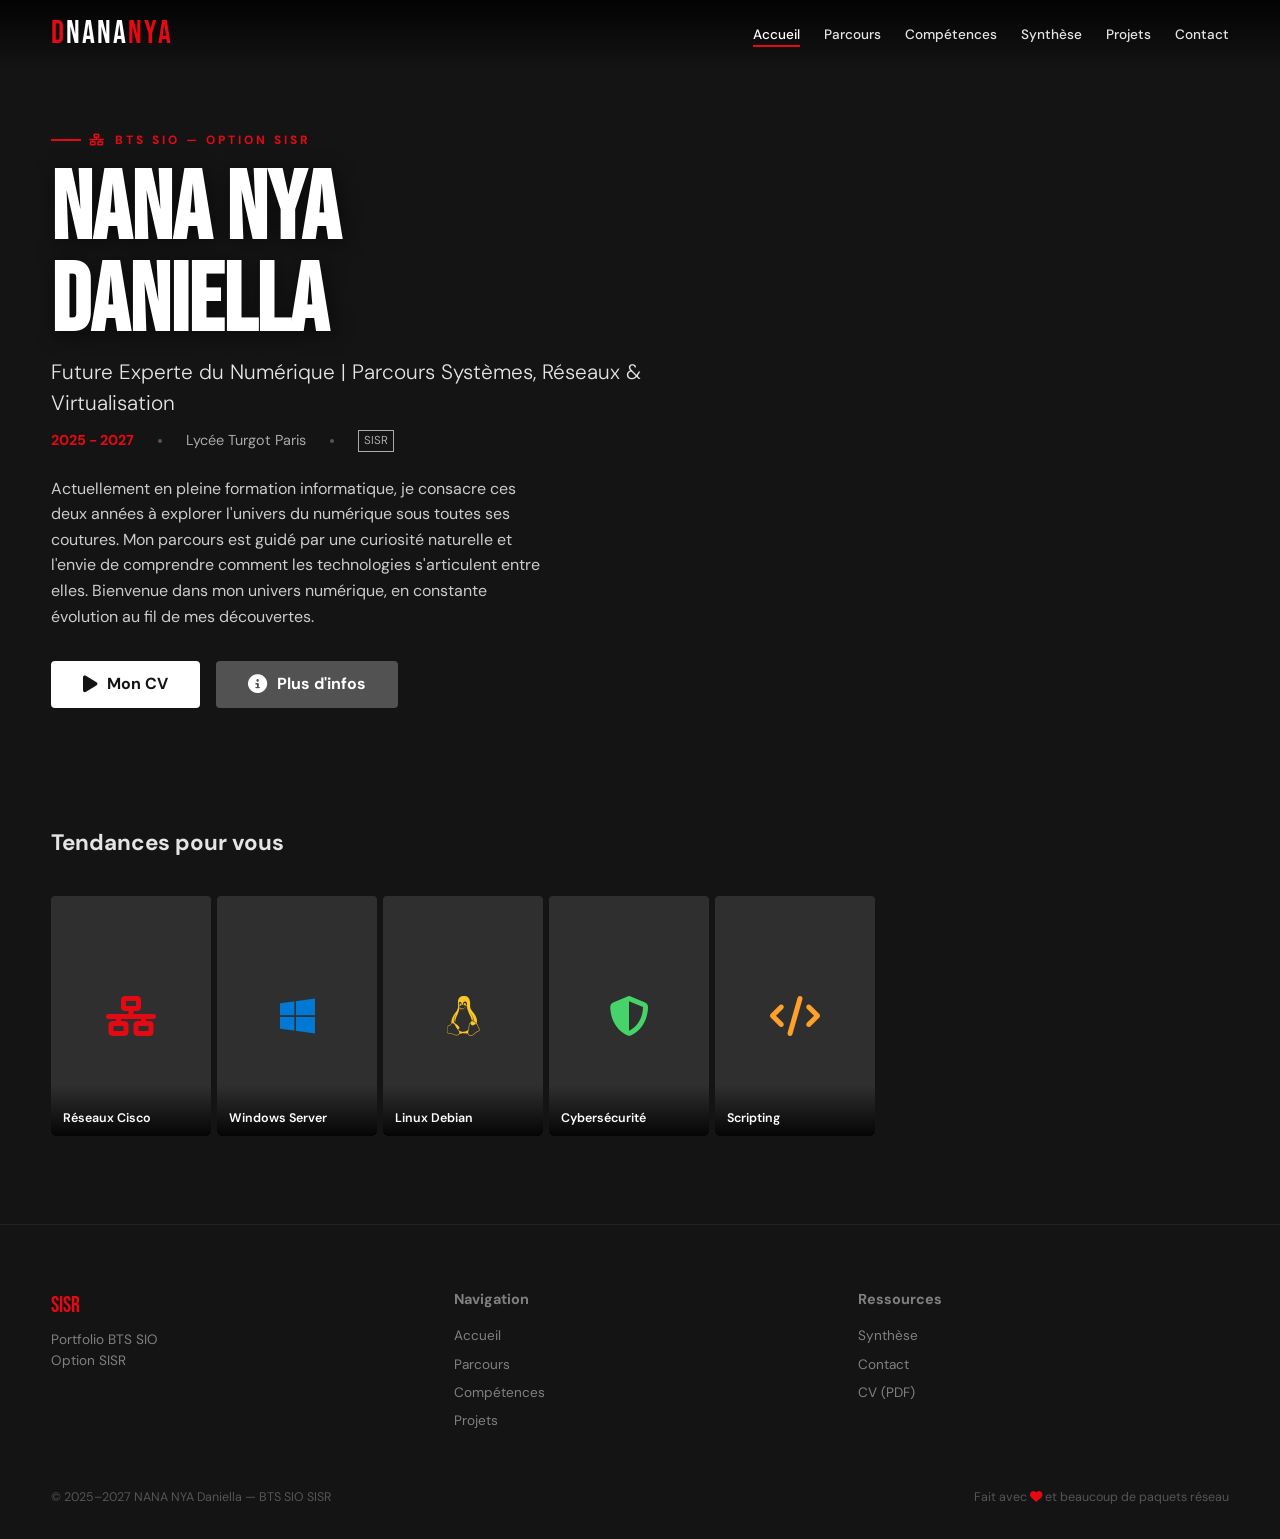
==== commit c869715b: "Update index.html" ====
--- a/index.html
+++ b/index.html
@@ -38,7 +38,7 @@
 <!-- ═══════════════════════════════════════════
      HERO
 ═══════════════════════════════════════════ -->
-<section class="hero" id="accueil">
+<section class="hero" id="accueil" style="padding-top:calc(var(--nav-height) + 3rem);">
   <div class="hero-bg"></div>
   <div class="hero-content">
     <div class="hero-badge">
@@ -68,92 +68,13 @@
   </div>
 </section>
 
-<!-- ═══════════════════════════════════════════
-     MA LISTE — Projets récents
-═══════════════════════════════════════════ -->
-<main style="padding-bottom: 4rem;" id="ma-liste">
-
-  <!-- Rangée 1 : Ma Liste -->
-  <section class="row-section reveal">
-    <div class="section-label">
-      <h2>Ma Liste</h2>
-      <a href="projets.html" class="see-all">Voir tout <i class="fas fa-chevron-right"></i></a>
-    </div>
-    <button class="row-arrow left"  onclick="scrollRow('row1', -1)"><i class="fas fa-chevron-left"></i></button>
-    <button class="row-arrow right" onclick="scrollRow('row1',  1)"><i class="fas fa-chevron-right"></i></button>
-    <div class="row-track" id="row1">
-
-      <!-- Card: TP VLAN -->
-      <div class="card" onclick="openModal('vlan')">
-        <div class="card-thumb">
-          <div class="thumb-icon"><i class="fas fa-project-diagram"></i></div>
-          <div class="card-title-overlay">TP VLAN &amp; Routage</div>
-        </div>
-        <div class="card-overlay">
-          <div class="card-actions">
-            <button class="card-btn play"><i class="fas fa-play"></i></button>
-            <button class="card-btn add" title="Ajouter"><i class="fas fa-plus"></i></button>
-            <span class="card-btn-spacer"></span>
-            <span class="card-level">Avancé</span>
-          </div>
-          <div class="card-meta">
-            <span>Réseaux</span><span>·</span><span>Cisco</span>
-          </div>
-          <div class="card-tags">
-            <span class="card-tag">Packet Tracer</span>
-            <span class="card-tag">VLAN</span>
-          
-          </div>
-        </div>
-      </div>
+
 
    
 
      
 
-      <!-- Card: Linux -->
-      <div class="card" onclick="openModal('linux')">
-        <div class="card-thumb">
-          <div class="thumb-icon"><i class="fab fa-linux"></i></div>
-          <div class="card-title-overlay">Admin Linux Debian</div>
-        </div>
-        <div class="card-overlay">
-          <div class="card-actions">
-            <button class="card-btn play"><i class="fas fa-play"></i></button>
-            <button class="card-btn add"><i class="fas fa-plus"></i></button>
-            <span class="card-btn-spacer"></span>
-            <span class="card-level">Intermédiaire</span>
-          </div>
-          <div class="card-meta"><span>Systèmes</span><span>·</span><span>Debian 12</span></div>
-          <div class="card-tags">
-            <span class="card-tag">SSH</span>
-            <span class="card-tag">Apache</span>
-            <span class="card-tag">RAID</span>
-          </div>
-        </div>
-      </div>
-
-      <!-- Card: Virtualisation -->
-      <div class="card" onclick="openModal('virt')">
-        <div class="card-thumb">
-          <div class="thumb-icon"><i class="fas fa-cube"></i></div>
-          <div class="card-title-overlay">Virtualisation</div>
-        </div>
-        <div class="card-overlay">
-          <div class="card-actions">
-            <button class="card-btn play"><i class="fas fa-play"></i></button>
-            <button class="card-btn add"><i class="fas fa-plus"></i></button>
-            <span class="card-btn-spacer"></span>
-            <span class="card-level">Avancé</span>
-          </div>
-          <div class="card-meta"><span>Virtualisation</span><span>·</span><span>VirtualBox</span></div>
-          <div class="card-tags">
-            
-            <span class="card-tag">Ubuntu</span>
-            <span class="card-tag">Debian</span>
-          </div>
-        </div>
-      </div>
+      
 
     
 
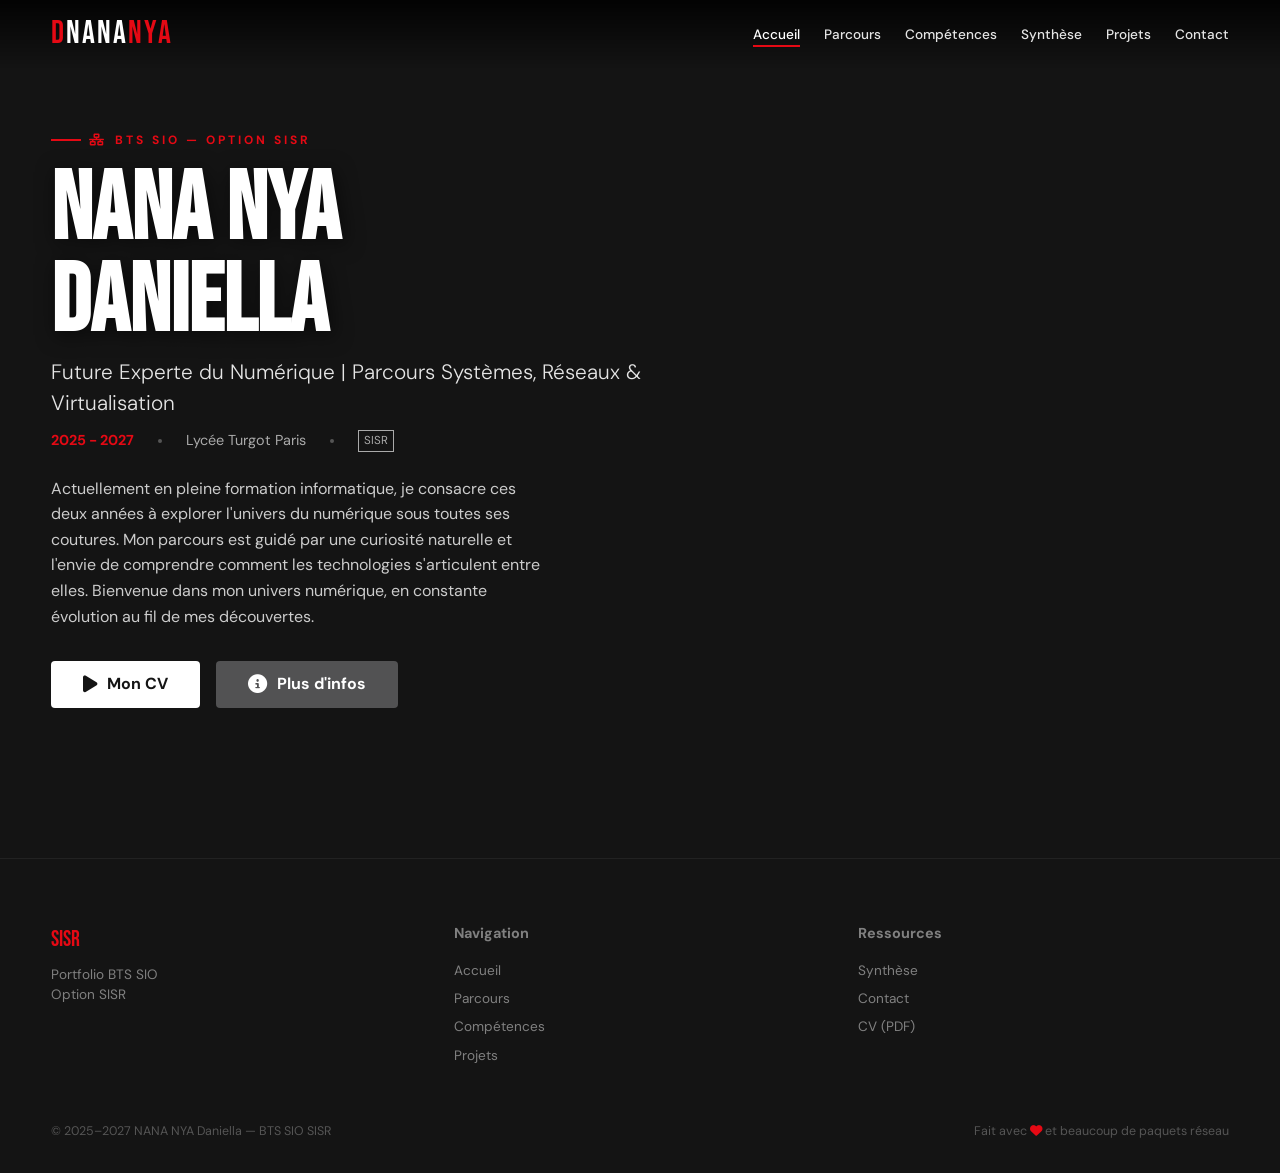
==== commit 79a448b1: "Update index.html" ====
--- a/index.html
+++ b/index.html
@@ -68,113 +68,6 @@
   </div>
 </section>
 
-
-
-   
-
-     
-
-      
-
-    
-
-    </div><!-- /row-track -->
-  </section>
-
-  <!-- Rangée 2 : Tendances pour vous (compétences) -->
-  <section class="row-section reveal">
-    <div class="section-label">
-      <h2>Tendances pour vous</h2>
-      <a href="competences.html" class="see-all">Voir tout <i class="fas fa-chevron-right"></i></a>
-    </div>
-    <button class="row-arrow left"  onclick="scrollRow('row2', -1)"><i class="fas fa-chevron-left"></i></button>
-    <button class="row-arrow right" onclick="scrollRow('row2',  1)"><i class="fas fa-chevron-right"></i></button>
-    <div class="row-track" id="row2">
-
-      <div class="card card-portrait">
-        <div class="card-thumb">
-          <div class="thumb-icon"><i class="fas fa-network-wired" style="font-size:2.5rem;color:#E50914;"></i></div>
-          <div class="card-title-overlay" style="font-size:0.78rem;">Réseaux Cisco</div>
-        </div>
-        <div class="card-overlay">
-          <div class="card-actions">
-            <button class="card-btn play"><i class="fas fa-play"></i></button>
-            <span class="card-btn-spacer"></span>
-            <span class="card-level">★ 85%</span>
-          </div>
-          <div class="card-tags"><span class="card-tag">OSPF</span><span class="card-tag">BGP</span></div>
-        </div>
-      </div>
-
-      <div class="card card-portrait">
-        <div class="card-thumb">
-          <div class="thumb-icon"><i class="fab fa-windows" style="font-size:2.5rem;color:#0078D4;"></i></div>
-          <div class="card-title-overlay" style="font-size:0.78rem;">Windows Server</div>
-        </div>
-        <div class="card-overlay">
-          <div class="card-actions">
-            <button class="card-btn play"><i class="fas fa-play"></i></button>
-            <span class="card-btn-spacer"></span>
-            <span class="card-level">★ 80%</span>
-          </div>
-          <div class="card-tags"><span class="card-tag">AD</span><span class="card-tag">GPO</span></div>
-        </div>
-      </div>
-
-      <div class="card card-portrait">
-        <div class="card-thumb">
-          <div class="thumb-icon"><i class="fab fa-linux" style="font-size:2.5rem;color:#FCC624;"></i></div>
-          <div class="card-title-overlay" style="font-size:0.78rem;">Linux Debian</div>
-        </div>
-        <div class="card-overlay">
-          <div class="card-actions">
-            <button class="card-btn play"><i class="fas fa-play"></i></button>
-            <span class="card-btn-spacer"></span>
-            <span class="card-level">★ 75%</span>
-          </div>
-          <div class="card-tags"><span class="card-tag">Bash</span><span class="card-tag">SSH</span></div>
-        </div>
-      </div>
-
-      <div class="card card-portrait">
-        <div class="card-thumb">
-          <div class="thumb-icon"><i class="fas fa-shield-alt" style="font-size:2.5rem;color:#46d369;"></i></div>
-          <div class="card-title-overlay" style="font-size:0.78rem;">Cybersécurité</div>
-        </div>
-        <div class="card-overlay">
-          <div class="card-actions">
-            <button class="card-btn play"><i class="fas fa-play"></i></button>
-            <span class="card-btn-spacer"></span>
-            <span class="card-level">★ 70%</span>
-          </div>
-          <div class="card-tags"><span class="card-tag">pfSense</span><span class="card-tag">VPN</span></div>
-        </div>
-      </div>
-
-     
-
-      <div class="card card-portrait">
-        <div class="card-thumb">
-          <div class="thumb-icon"><i class="fas fa-code" style="font-size:2.5rem;color:#ffa028;"></i></div>
-          <div class="card-title-overlay" style="font-size:0.78rem;">Scripting</div>
-        </div>
-        <div class="card-overlay">
-          <div class="card-actions">
-            <button class="card-btn play"><i class="fas fa-play"></i></button>
-            <span class="card-btn-spacer"></span>
-            <span class="card-level">★ 70%</span>
-          </div>
-          <div class="card-tags"><span class="card-tag">PowerShell</span><span class="card-tag">Python</span></div>
-        </div>
-      </div>
-
-    </div>
-  </section>
-
-  
-
-</main><!-- /main -->
-
 <!-- ═══════════════════════════════════════════
      FOOTER
 ═══════════════════════════════════════════ -->
@@ -197,7 +90,6 @@
       <a href="contact.html">Contact</a>
       <a href="#">CV (PDF)</a>
     </div>
-   
   </div>
   <div class="footer-bottom">
     <span>© 2025–2027 NANA NYA Daniella — BTS SIO SISR</span>
--- a/style.css
+++ b/style.css
@@ -70,7 +70,6 @@
 }
 .navbar.scrolled::before { opacity: 0; }
 
-/* Logo */
 .nav-logo {
   font-family: 'Bebas Neue', sans-serif;
   font-size: 2rem;
@@ -82,7 +81,6 @@
 }
 .nav-logo span { color: var(--white); }
 
-/* Nav Links */
 .nav-links {
   display: flex;
   align-items: center;
@@ -110,13 +108,14 @@
 .nav-links a:hover::after,
 .nav-links a.active::after { width: 100%; }
 
-/* Hamburger (mobile) */
 .nav-toggle {
   display: none;
   flex-direction: column;
   gap: 5px;
   cursor: pointer;
   z-index: 1;
+  background: none;
+  border: none;
 }
 .nav-toggle span {
   display: block;
@@ -236,27 +235,17 @@
   white-space: nowrap;
 }
 
-.btn-primary {
-  background: var(--white);
-  color: var(--black);
-}
-.btn-primary:hover {
-  background: rgba(255,255,255,0.75);
-}
+.btn-primary { background: var(--white); color: var(--black); }
+.btn-primary:hover { background: rgba(255,255,255,0.75); }
 
 .btn-secondary {
   background: rgba(109,109,110,0.7);
   color: var(--white);
   backdrop-filter: blur(4px);
 }
-.btn-secondary:hover {
-  background: rgba(109,109,110,0.5);
-}
-
-.btn-red {
-  background: var(--red);
-  color: var(--white);
-}
+.btn-secondary:hover { background: rgba(109,109,110,0.5); }
+
+.btn-red { background: var(--red); color: var(--white); }
 .btn-red:hover {
   background: var(--red-hover);
   transform: translateY(-1px);
@@ -328,7 +317,6 @@
 }
 .row-track::-webkit-scrollbar { display: none; }
 
-/* ── Scroll arrows ── */
 .row-arrow {
   position: absolute;
   top: 50%;
@@ -373,7 +361,6 @@
               z-index 0s 0s;
 }
 
-/* Décalage des premières et dernières cartes */
 .row-track .card:first-child:hover { transform-origin: left center; }
 .row-track .card:last-child:hover  { transform-origin: right center; }
 
@@ -403,7 +390,6 @@
   transition: var(--transition);
 }
 
-/* Overlay reveal au hover */
 .card-overlay {
   position: absolute;
   top: 100%; left: 0; right: 0;
@@ -442,23 +428,16 @@
   font-size: 0.9rem;
   transition: var(--transition);
 }
-.card-btn.play {
-  background: var(--white);
-  color: var(--black);
-}
+.card-btn.play { background: var(--white); color: var(--black); }
 .card-btn.play:hover  { background: #e5e5e5; }
-.card-btn.info {
-  background: transparent;
-  color: var(--white);
-  border: 1.5px solid rgba(255,255,255,0.6);
-}
-.card-btn.info:hover  { border-color: var(--white); }
+.card-btn.info,
 .card-btn.add {
   background: transparent;
   color: var(--white);
   border: 1.5px solid rgba(255,255,255,0.6);
 }
-.card-btn.add:hover   { border-color: var(--white); }
+.card-btn.info:hover,
+.card-btn.add:hover { border-color: var(--white); }
 
 .card-btn-spacer { flex: 1; }
 
@@ -493,7 +472,6 @@
   border-radius: 2px;
 }
 
-/* Card title (visible tout le temps sur la thumb) */
 .card-title-overlay {
   position: absolute;
   bottom: 0; left: 0; right: 0;
@@ -505,15 +483,10 @@
 }
 
 /* ============================================================
-   CARD PORTRAIT (Affiche format film)
-   ============================================================ */
-.card-portrait {
-  width: 160px;
-}
-
-.card-portrait .card-thumb {
-  aspect-ratio: 2/3;
-}
+   CARD PORTRAIT
+   ============================================================ */
+.card-portrait { width: 160px; }
+.card-portrait .card-thumb { aspect-ratio: 2/3; }
 
 /* ============================================================
    EPISODE CARD (Parcours)
@@ -529,9 +502,7 @@
   cursor: pointer;
   margin-bottom: 0.5rem;
 }
-.episode-card:hover {
-  background: rgba(255,255,255,0.08);
-}
+.episode-card:hover { background: rgba(255,255,255,0.08); }
 
 .episode-num {
   font-size: 2rem;
@@ -552,10 +523,7 @@
   background: var(--gray-2);
   position: relative;
 }
-.episode-thumb img {
-  width: 100%; height: 100%;
-  object-fit: cover;
-}
+.episode-thumb img { width: 100%; height: 100%; object-fit: cover; }
 .episode-thumb .play-overlay {
   position: absolute;
   inset: 0;
@@ -671,9 +639,7 @@
 /* ============================================================
    COMPÉTENCES — SKILL BAR
    ============================================================ */
-.skill-bar-wrap {
-  margin-bottom: 0.8rem;
-}
+.skill-bar-wrap { margin-bottom: 0.8rem; }
 .skill-bar-header {
   display: flex;
   justify-content: space-between;
@@ -744,9 +710,7 @@
   padding: 2rem 4%;
 }
 
-.form-group {
-  margin-bottom: 1.2rem;
-}
+.form-group { margin-bottom: 1.2rem; }
 .form-group label {
   display: block;
   font-size: 0.8rem;
@@ -776,7 +740,7 @@
 .form-group textarea { resize: vertical; min-height: 130px; }
 
 /* ============================================================
-   SYNTHÈSE (Clean PDF page)
+   SYNTHÈSE
    ============================================================ */
 .synthese-card {
   background: rgba(255,255,255,0.04);
@@ -811,10 +775,7 @@
   transition: opacity 0.3s ease;
   backdrop-filter: blur(4px);
 }
-.modal-overlay.open {
-  opacity: 1;
-  pointer-events: all;
-}
+.modal-overlay.open { opacity: 1; pointer-events: all; }
 .modal {
   background: #181818;
   border-radius: 8px;
@@ -825,9 +786,7 @@
   transform: translateY(30px) scale(0.95);
   transition: transform 0.3s ease;
 }
-.modal-overlay.open .modal {
-  transform: translateY(0) scale(1);
-}
+.modal-overlay.open .modal { transform: translateY(0) scale(1); }
 .modal-thumb {
   position: relative;
   aspect-ratio: 16/9;
@@ -861,6 +820,301 @@
 .modal-desc { line-height: 1.7; color: #ccc; margin-bottom: 1.5rem; }
 
 /* ============================================================
+   PROCÉDURE — GRANDE BULLE SCROLLABLE (MariaDB / SQL)
+   ============================================================ */
+
+/* Repère "Procédure" sur les éléments cliquables */
+.proc-flag {
+  position: absolute;
+  top: 8px; right: 8px;
+  font-size: 0.6rem;
+  font-weight: 700;
+  letter-spacing: 0.5px;
+  text-transform: uppercase;
+  color: #ffa028;
+  background: rgba(255,160,40,0.12);
+  border: 1px solid rgba(255,160,40,0.4);
+  padding: 2px 6px;
+  border-radius: 3px;
+}
+.tool-item.has-proc { position: relative; border-color: rgba(192,118,90,0.35); }
+.proc-dot {
+  position: absolute;
+  top: 8px; right: 8px;
+  width: 8px; height: 8px;
+  border-radius: 50%;
+  background: #ffa028;
+  box-shadow: 0 0 0 0 rgba(255,160,40,0.6);
+  animation: procPulse 2s infinite;
+}
+@keyframes procPulse {
+  0%   { box-shadow: 0 0 0 0 rgba(255,160,40,0.6); }
+  70%  { box-shadow: 0 0 0 8px rgba(255,160,40,0); }
+  100% { box-shadow: 0 0 0 0 rgba(255,160,40,0); }
+}
+
+/* Fond */
+.proc-overlay {
+  position: fixed;
+  inset: 0;
+  z-index: 2500;
+  background: rgba(0,0,0,0.75);
+  backdrop-filter: blur(6px);
+  display: flex;
+  align-items: center;
+  justify-content: center;
+  padding: 2rem 1rem;
+  opacity: 0;
+  pointer-events: none;
+  transition: opacity 0.3s ease;
+}
+.proc-overlay.open { opacity: 1; pointer-events: all; }
+
+/* La bulle rectangulaire */
+.proc-modal {
+  width: 100%;
+  max-width: 960px;
+  height: 88vh;
+  display: flex;
+  flex-direction: column;
+  background: #181818;
+  border: 1px solid rgba(255,255,255,0.08);
+  border-radius: 14px;
+  box-shadow: 0 30px 80px rgba(0,0,0,0.8);
+  overflow: hidden;
+  transform: translateY(30px) scale(0.96);
+  transition: transform 0.35s cubic-bezier(0.165, 0.84, 0.44, 1);
+}
+.proc-overlay.open .proc-modal { transform: translateY(0) scale(1); }
+
+/* En-tête fixe */
+.proc-header {
+  flex-shrink: 0;
+  display: flex;
+  align-items: center;
+  gap: 1rem;
+  padding: 1.25rem 1.75rem;
+  background: linear-gradient(135deg, #2a1a14, #181818 70%);
+  border-bottom: 1px solid rgba(255,255,255,0.08);
+}
+.proc-header-icon {
+  width: 52px; height: 52px;
+  flex-shrink: 0;
+  border-radius: 10px;
+  background: rgba(192,118,90,0.18);
+  color: #C0765A;
+  display: flex;
+  align-items: center;
+  justify-content: center;
+  font-size: 1.6rem;
+}
+.proc-header-text { flex: 1; min-width: 0; }
+.proc-eyebrow {
+  font-size: 0.7rem;
+  letter-spacing: 2px;
+  text-transform: uppercase;
+  color: var(--red);
+  margin-bottom: 2px;
+}
+.proc-header h2 {
+  font-family: 'Bebas Neue', sans-serif;
+  font-size: clamp(1.5rem, 3.5vw, 2.2rem);
+  letter-spacing: 1px;
+  line-height: 1.1;
+}
+.proc-close {
+  flex-shrink: 0;
+  width: 38px; height: 38px;
+  border-radius: 50%;
+  border: 1px solid rgba(255,255,255,0.2);
+  background: rgba(0,0,0,0.4);
+  color: var(--white);
+  cursor: pointer;
+  font-size: 1rem;
+  transition: var(--transition);
+}
+.proc-close:hover { background: var(--red); border-color: var(--red); }
+
+/* Contenu scrollable */
+.proc-body {
+  flex: 1;
+  overflow-y: auto;
+  padding: 1.75rem 2rem 2.5rem;
+  color: #ccc;
+  line-height: 1.7;
+  scrollbar-width: thin;
+  scrollbar-color: var(--red) transparent;
+}
+.proc-body::-webkit-scrollbar { width: 8px; }
+.proc-body::-webkit-scrollbar-thumb { background: var(--red); border-radius: 4px; }
+.proc-body p { margin-bottom: 1rem; }
+
+.proc-intro { font-size: 1.02rem; color: #e5e5e5; }
+
+.proc-notice {
+  display: flex;
+  gap: 0.75rem;
+  align-items: flex-start;
+  padding: 0.85rem 1rem;
+  margin-bottom: 1.5rem;
+  border-radius: 8px;
+  background: rgba(255,160,40,0.1);
+  border: 1px solid rgba(255,160,40,0.35);
+  color: #f0c890;
+  font-size: 0.88rem;
+}
+.proc-notice i { margin-top: 4px; color: #ffa028; }
+
+.proc-meta-grid {
+  display: grid;
+  grid-template-columns: repeat(auto-fit, minmax(150px, 1fr));
+  gap: 0.75rem;
+  margin-bottom: 1.75rem;
+}
+.proc-meta-grid div {
+  background: var(--gray-3);
+  border: 1px solid rgba(255,255,255,0.06);
+  border-radius: 8px;
+  padding: 0.75rem 1rem;
+}
+.proc-meta-grid span {
+  display: block;
+  font-size: 0.7rem;
+  text-transform: uppercase;
+  letter-spacing: 1px;
+  color: #808080;
+}
+.proc-meta-grid strong { color: var(--white); font-size: 0.95rem; }
+
+.proc-section-title {
+  font-size: 1.15rem;
+  color: var(--white);
+  margin: 2rem 0 0.75rem;
+  padding-left: 0.75rem;
+  border-left: 3px solid var(--red);
+}
+
+/* Étapes numérotées */
+.proc-steps { list-style: none; counter-reset: step; margin-top: 1.5rem; }
+.proc-step {
+  counter-increment: step;
+  position: relative;
+  padding: 0 0 2rem 3.25rem;
+  border-left: 2px solid rgba(255,255,255,0.08);
+  margin-left: 1rem;
+}
+.proc-step:last-child { border-left-color: transparent; }
+.proc-step::before {
+  content: counter(step);
+  position: absolute;
+  left: -1.05rem; top: 0;
+  width: 2rem; height: 2rem;
+  border-radius: 50%;
+  background: var(--red);
+  color: var(--white);
+  font-weight: 700;
+  font-size: 0.9rem;
+  display: flex;
+  align-items: center;
+  justify-content: center;
+}
+.proc-step h4 { color: var(--white); font-size: 1.05rem; margin-bottom: 0.35rem; line-height: 2rem; }
+
+/* Blocs de code */
+.proc-code {
+  position: relative;
+  background: #0d0d0d;
+  border: 1px solid rgba(255,255,255,0.08);
+  border-left: 3px solid #46d369;
+  border-radius: 6px;
+  padding: 1rem 3rem 1rem 1rem;
+  margin-bottom: 1rem;
+  overflow-x: auto;
+  font-family: 'Consolas', 'Courier New', monospace;
+  font-size: 0.85rem;
+  line-height: 1.6;
+  color: #9ef0b0;
+  white-space: pre;
+}
+.copy-btn {
+  position: absolute;
+  top: 8px; right: 8px;
+  width: 30px; height: 30px;
+  border-radius: 5px;
+  border: 1px solid rgba(255,255,255,0.15);
+  background: rgba(255,255,255,0.05);
+  color: #aaa;
+  cursor: pointer;
+  transition: var(--transition);
+}
+.copy-btn:hover { color: var(--white); border-color: var(--white); }
+.copy-btn.copied { color: #46d369; border-color: #46d369; }
+
+.proc-body code {
+  font-family: 'Consolas', 'Courier New', monospace;
+  font-size: 0.85em;
+}
+.proc-table code { color: #9ef0b0; }
+
+.proc-tip {
+  font-size: 0.85rem;
+  color: #aaa;
+  background: rgba(85,153,255,0.08);
+  border-radius: 6px;
+  padding: 0.6rem 0.85rem;
+}
+.proc-tip i { color: #5599ff; margin-right: 0.4rem; }
+kbd {
+  background: var(--gray-2);
+  border: 1px solid #555;
+  border-radius: 3px;
+  padding: 0 5px;
+  font-size: 0.8em;
+}
+
+/* Tableaux */
+.proc-table {
+  width: 100%;
+  border-collapse: collapse;
+  margin-bottom: 1rem;
+  font-size: 0.85rem;
+}
+.proc-table th, .proc-table td {
+  text-align: left;
+  padding: 0.55rem 0.8rem;
+  border-bottom: 1px solid rgba(255,255,255,0.06);
+}
+.proc-table th {
+  background: var(--gray-3);
+  color: var(--white);
+  font-weight: 600;
+}
+.proc-table tr:hover td { background: rgba(255,255,255,0.03); }
+
+/* Emplacement des captures d'écran */
+.proc-shot {
+  display: flex;
+  align-items: center;
+  justify-content: center;
+  min-height: 110px;
+  border: 2px dashed rgba(255,255,255,0.12);
+  border-radius: 8px;
+  color: #555;
+  font-size: 0.8rem;
+  margin-bottom: 0.5rem;
+}
+.proc-shot img { border-radius: 6px; }
+.proc-shot:empty::before { content: "Capture d'écran à ajouter"; }
+.proc-shot:not(:empty) { border: none; min-height: 0; }
+.proc-notice.hidden { display: none; }
+.proc-warn {
+  background: rgba(229,9,20,0.08);
+  border: 1px solid rgba(229,9,20,0.35);
+  color: #f2a0a4;
+}
+.proc-warn i { color: var(--red); }
+
+/* ============================================================
    FOOTER
    ============================================================ */
 footer {
@@ -874,11 +1128,7 @@
   gap: 2rem;
   margin-bottom: 3rem;
 }
-.footer-col h4 {
-  font-size: 0.9rem;
-  color: #808080;
-  margin-bottom: 1rem;
-}
+.footer-col h4 { font-size: 0.9rem; color: #808080; margin-bottom: 1rem; }
 .footer-col a, .footer-col p {
   font-size: 0.85rem;
   color: #808080;
@@ -946,10 +1196,7 @@
   z-index: 3000;
   pointer-events: none;
 }
-.toast.show {
-  opacity: 1;
-  transform: translateX(-50%) translateY(0);
-}
+.toast.show { opacity: 1; transform: translateX(-50%) translateY(0); }
 
 /* ============================================================
    LOADER
@@ -1012,6 +1259,27 @@
 .badge-green  { background: rgba(70,211,105,0.15); color: #46d369; border: 1px solid #46d369; }
 .badge-blue   { background: rgba(30,130,255,0.15); color: #5599ff; border: 1px solid #5599ff; }
 .badge-orange { background: rgba(255,160,40,0.15); color: #ffa028; border: 1px solid #ffa028; }
+
+/* ============================================================
+   CERTIFICATIONS
+   ============================================================ */
+.certifications-grid {
+  display: flex;
+  justify-content: center;
+  gap: 30px;
+  flex-wrap: wrap;
+  width: 100%;
+}
+
+.cert-card1 img {
+  width: 300px;
+  height: 180px;
+  object-fit: cover;
+  border-radius: 20px;
+  border: 3px solid #ffffff;
+  transition: transform 0.3s ease, box-shadow 0.3s ease;
+  cursor: pointer;
+}
 
 /* ============================================================
    RESPONSIVE
@@ -1035,6 +1303,14 @@
   .episode-num  { display: none; }
   .profiles-grid{ gap: 1.5rem; }
   .modal-body   { padding: 1rem 1.2rem 1.5rem; }
+
+  .proc-overlay { padding: 0.5rem; }
+  .proc-modal   { height: 94vh; border-radius: 10px; }
+  .proc-header  { padding: 1rem; }
+  .proc-header-icon { width: 42px; height: 42px; font-size: 1.3rem; }
+  .proc-body    { padding: 1.25rem 1rem 2rem; }
+  .proc-step    { padding-left: 2rem; }
+  .cert-card1 img { width: 100%; max-width: 300px; }
 }
 
 /* ============================================================
@@ -1049,21 +1325,3 @@
   opacity: 1;
   transform: translateY(0);
 }
-
-
-.certifications-grid {
-  display: flex;
-  justify-content: center;
-  gap: 30px; 
-  flex-wrap: wrap;
-}
-
-.cert-card1 img {
-  width: 300px;      
-  height: 180px;    
-  object-fit: cover;  
-  border-radius: 20px; 
-  border: 3px solid #ffffff; 
-  transition: transform 0.3s ease, box-shadow 0.3s ease;
-  cursor: pointer;
-}
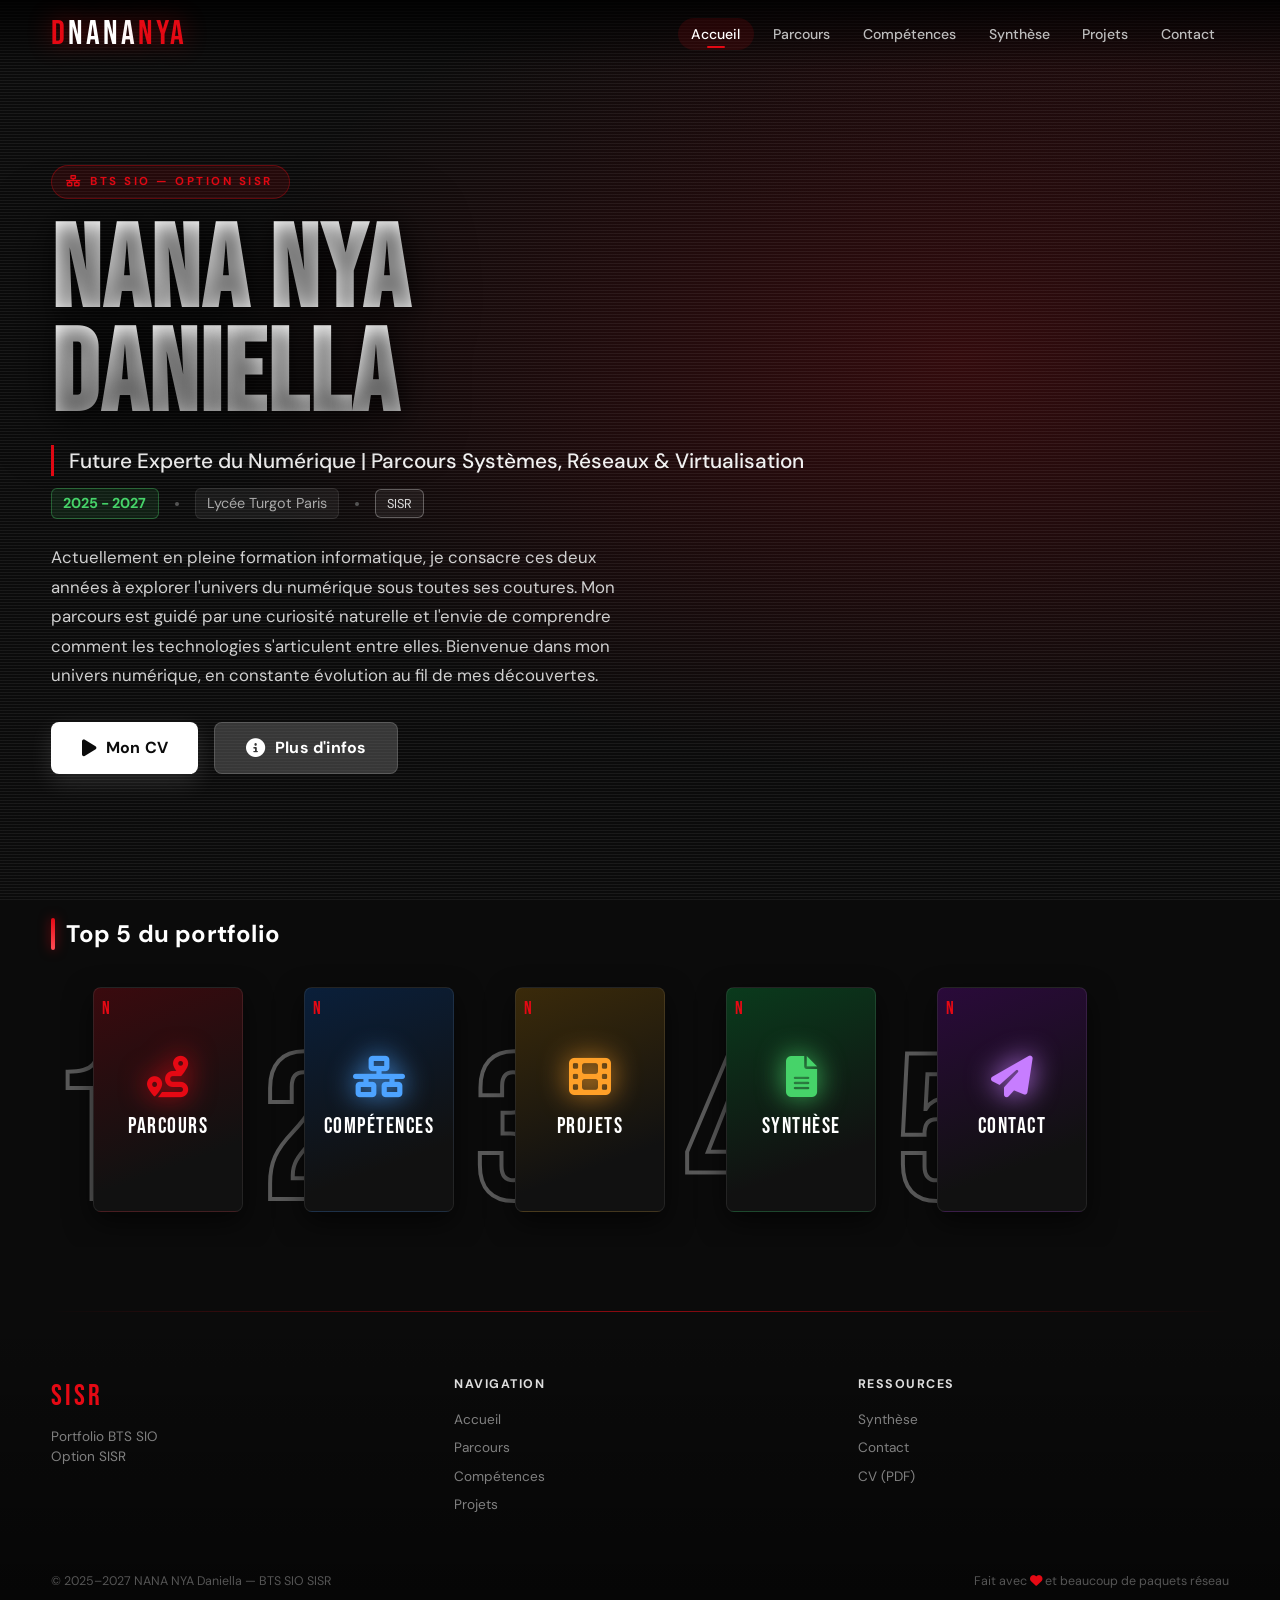
==== commit 7b58a92f: "Add files via upload" ====
--- a/index.html
+++ b/index.html
@@ -68,6 +68,29 @@
   </div>
 </section>
 
+<main>
+  <!-- Top 5 : explorer le portfolio -->
+  <section class="row-section top-row reveal" id="ma-liste">
+    <div class="section-label">
+      <h2>Top 5 du portfolio</h2>
+    </div>
+    <button class="row-arrow left"  onclick="scrollRow('rowTop', -1)"><i class="fas fa-chevron-left"></i></button>
+    <button class="row-arrow right" onclick="scrollRow('rowTop',  1)"><i class="fas fa-chevron-right"></i></button>
+    <div class="row-track" id="rowTop">
+      <a href="parcours.html" class="top-item"><span class="top-num">1</span>
+        <div class="top-poster" style="--c1:#3a0a0e;"><span class="tp-n">N</span><i class="fas fa-route"></i><span class="tp-title">Parcours</span></div></a>
+      <a href="competences.html" class="top-item"><span class="top-num">2</span>
+        <div class="top-poster" style="--c1:#0a1f3a;--ic:#4da3ff;"><span class="tp-n">N</span><i class="fas fa-network-wired"></i><span class="tp-title">Compétences</span></div></a>
+      <a href="projets.html" class="top-item"><span class="top-num">3</span>
+        <div class="top-poster" style="--c1:#3a2a0a;--ic:#ffa028;"><span class="tp-n">N</span><i class="fas fa-film"></i><span class="tp-title">Projets</span></div></a>
+      <a href="synthese.html" class="top-item"><span class="top-num">4</span>
+        <div class="top-poster" style="--c1:#0a3a1c;--ic:#46d369;"><span class="tp-n">N</span><i class="fas fa-file-alt"></i><span class="tp-title">Synthèse</span></div></a>
+      <a href="contact.html" class="top-item"><span class="top-num">5</span>
+        <div class="top-poster" style="--c1:#2a0a3a;--ic:#c77dff;"><span class="tp-n">N</span><i class="fas fa-paper-plane"></i><span class="tp-title">Contact</span></div></a>
+    </div>
+  </section>
+</main>
+
 <!-- ═══════════════════════════════════════════
      FOOTER
 ═══════════════════════════════════════════ -->
@@ -88,7 +111,7 @@
       <h4>Ressources</h4>
       <a href="synthese.html">Synthèse</a>
       <a href="contact.html">Contact</a>
-      <a href="#">CV (PDF)</a>
+      <a href="CV_Aout2026.pdf" target="_blank">CV (PDF)</a>
     </div>
   </div>
   <div class="footer-bottom">
--- a/style.css
+++ b/style.css
@@ -1325,3 +1325,226 @@
   opacity: 1;
   transform: translateY(0);
 }
+
+/* ============================================================
+   ★ DESIGN V2 — Netflix premium (surcouche)
+   ============================================================ */
+:root {
+  --black: #0b0b0b;
+  --gray-2: #262626;
+  --gray-3: #161616;
+  --card-radius: 8px;
+  --glow: 0 0 0 1px rgba(229,9,20,.45), 0 18px 50px rgba(229,9,20,.18), 0 20px 50px rgba(0,0,0,.8);
+  --glass: rgba(22,22,22,.72);
+}
+::selection { background: var(--red); color: #fff; }
+html { scrollbar-width: thin; scrollbar-color: #3a3a3a var(--black); }
+body::-webkit-scrollbar { width: 10px; }
+body::-webkit-scrollbar-thumb { background: #333; border-radius: 10px; border: 2px solid var(--black); }
+body::-webkit-scrollbar-thumb:hover { background: var(--red); }
+body {
+  background:
+    radial-gradient(1200px 600px at 85% -10%, rgba(229,9,20,.10), transparent 60%),
+    radial-gradient(900px 500px at -10% 110%, rgba(229,9,20,.06), transparent 60%),
+    var(--black);
+  background-attachment: fixed;
+}
+:focus-visible { outline: 2px solid var(--red); outline-offset: 3px; border-radius: 4px; }
+
+/* Progress + loader */
+.scroll-progress { height: 3px; background: linear-gradient(90deg, #b20710, var(--red), #ff4d55); box-shadow: 0 0 12px rgba(229,9,20,.7); }
+.loader-logo { font-size: 5rem; letter-spacing: 6px; text-shadow: 0 0 40px rgba(229,9,20,.6); animation: loaderN 1.2s cubic-bezier(.5,0,.2,1) infinite alternate; }
+@keyframes loaderN { from { transform: scale(.92); opacity: .4; } to { transform: scale(1.04); opacity: 1; } }
+
+/* Navbar */
+.navbar { height: var(--nav-height); transition: background .4s ease, backdrop-filter .4s ease, box-shadow .4s ease; }
+.navbar.scrolled, .navbar.dark {
+  background: rgba(11,11,11,.78);
+  backdrop-filter: blur(14px) saturate(140%);
+  -webkit-backdrop-filter: blur(14px) saturate(140%);
+  box-shadow: 0 1px 0 rgba(255,255,255,.06), 0 10px 30px rgba(0,0,0,.5);
+}
+.nav-logo { font-size: 2.1rem; letter-spacing: 3px; text-shadow: 0 0 24px rgba(229,9,20,.45); transition: transform .3s ease; }
+.nav-logo:hover { transform: scale(1.04); }
+.nav-links { gap: .35rem; }
+.nav-links a { font-size: .88rem; padding: .45rem .85rem; border-radius: 999px; color: #bdbdbd; transition: color .25s, background .25s; }
+.nav-links a::after { left: 50%; bottom: 2px; transform: translateX(-50%); border-radius: 2px; }
+.nav-links a:hover { background: rgba(255,255,255,.06); color: #fff; }
+.nav-links a.active { color: #fff; background: rgba(229,9,20,.12); }
+.nav-links a:hover::after, .nav-links a.active::after { width: 18px; }
+
+/* Hero */
+.hero { min-height: 100vh; align-items: center; padding-bottom: 6%; }
+.hero-bg {
+  background:
+    radial-gradient(ellipse at 75% 40%, rgba(229,9,20,.18), transparent 55%),
+    linear-gradient(to right, rgba(11,11,11,.97) 30%, rgba(11,11,11,.55) 65%, rgba(11,11,11,.25) 100%),
+    linear-gradient(to top, var(--black) 2%, transparent 45%),
+    url('https://images.unsplash.com/photo-1558494949-ef010cbdcc31?w=1800&q=80') center/cover no-repeat;
+}
+.hero::after {
+  content: ''; position: absolute; inset: 0; pointer-events: none; opacity: .06;
+  background-image: repeating-linear-gradient(0deg, #fff 0 1px, transparent 1px 3px);
+}
+.hero-content { max-width: 760px; }
+.hero-badge {
+  padding: .45rem 1rem .45rem .85rem; border-radius: 999px;
+  background: rgba(229,9,20,.12); border: 1px solid rgba(229,9,20,.35);
+  letter-spacing: 2.5px; font-size: .72rem; margin-bottom: 1.4rem;
+}
+.hero-badge::before { display: none; }
+.hero-title {
+  font-size: clamp(3.4rem, 9vw, 7.2rem); letter-spacing: 2px; line-height: .9;
+  background: linear-gradient(180deg, #fff 55%, #bdbdbd);
+  -webkit-background-clip: text; background-clip: text; color: transparent;
+  filter: drop-shadow(0 6px 30px rgba(0,0,0,.6)); margin-bottom: 1rem;
+}
+.hero-subtitle { font-weight: 500; color: #f1f1f1; border-left: 3px solid var(--red); padding-left: .9rem; }
+.hero-meta { gap: 1rem; flex-wrap: wrap; }
+.hero-meta > span:not(.dot) { padding: .25rem .7rem; border-radius: 6px; background: rgba(255,255,255,.06); border: 1px solid rgba(255,255,255,.08); }
+.hero-meta .year { background: rgba(70,211,105,.1) !important; border-color: rgba(70,211,105,.35) !important; color: #46d369; }
+.hero-meta .maturity { border-color: rgba(255,255,255,.3) !important; color: #ddd; font-size: .8rem; }
+.hero-desc { max-width: 600px; color: #d0d0d0; font-size: 1.05rem; line-height: 1.75; }
+
+/* Boutons */
+.btn { border-radius: 8px; padding: .8rem 1.9rem; letter-spacing: .2px; }
+.btn-primary { box-shadow: 0 8px 24px rgba(255,255,255,.12); }
+.btn-primary:hover { background: #fff; transform: translateY(-2px); box-shadow: 0 12px 30px rgba(255,255,255,.22); }
+.btn-secondary { background: rgba(109,109,110,.45); border: 1px solid rgba(255,255,255,.15); backdrop-filter: blur(10px); }
+.btn-secondary:hover { background: rgba(109,109,110,.65); transform: translateY(-2px); }
+.btn-red { box-shadow: 0 8px 24px rgba(229,9,20,.35); }
+.btn-outline { border-radius: 8px; }
+.btn-outline:hover { border-color: var(--red); background: rgba(229,9,20,.1); }
+
+/* Bandeaux de pages */
+.page-hero { height: 58vh; min-height: 380px; }
+.page-hero-bg { filter: brightness(.38) saturate(1.1); transform: scale(1.06); animation: heroZoom 20s ease-in-out infinite alternate; }
+.page-hero::after {
+  background:
+    radial-gradient(ellipse at 80% 30%, rgba(229,9,20,.18), transparent 55%),
+    linear-gradient(to top, var(--black) 0%, rgba(11,11,11,.4) 45%, transparent 75%),
+    linear-gradient(to right, rgba(11,11,11,.85) 0%, transparent 65%);
+}
+.page-hero-eyebrow {
+  display: inline-block; padding: .3rem .8rem; border-radius: 999px;
+  background: rgba(229,9,20,.14); border: 1px solid rgba(229,9,20,.4); font-weight: 700; font-size: .7rem;
+}
+.page-hero h1 { font-size: clamp(3rem, 7vw, 5.5rem); letter-spacing: 2px; text-shadow: 0 6px 30px rgba(0,0,0,.6); }
+
+/* Titres de rangées */
+.section-label { margin-bottom: .4rem; }
+.section-label h2 { font-size: 1.5rem; color: #fff; display: flex; align-items: center; gap: .7rem; letter-spacing: .2px; }
+.section-label h2::before { content: ''; width: 4px; height: 1.3em; border-radius: 2px; background: linear-gradient(var(--red), #ff4d55); box-shadow: 0 0 12px rgba(229,9,20,.6); }
+.section-label .see-all { opacity: .75; transform: none; font-weight: 600; }
+.section-label .see-all:hover { opacity: 1; gap: 8px; }
+
+/* Rangées / flèches */
+.row-track { gap: 10px; padding: 1.8rem 4% 2.2rem; }
+.row-arrow { width: 56px; border-radius: 0; font-size: 1.8rem; }
+.row-arrow i { transition: transform .25s ease; }
+.row-arrow:hover i { transform: scale(1.35); }
+
+/* Cartes */
+.card-thumb { border-radius: var(--card-radius); box-shadow: 0 6px 18px rgba(0,0,0,.5); }
+.card-thumb::after { content: ''; position: absolute; inset: 0; border-radius: inherit; border: 1px solid rgba(255,255,255,.07); pointer-events: none; }
+.card:hover .card-thumb { box-shadow: var(--glow); border-radius: var(--card-radius) var(--card-radius) 0 0; }
+.card-overlay { border-radius: 0 0 var(--card-radius) var(--card-radius); background: #1b1b1b; }
+.card-tag { border-radius: 4px; background: rgba(255,255,255,.08); }
+
+html body .skill-card {
+  border-radius: 10px;
+  background: linear-gradient(160deg, #1d1d1d, #121212);
+  border: 1px solid rgba(255,255,255,.07);
+}
+html body .skill-card:hover { box-shadow: var(--glow); }
+html body .tool-item { border-radius: 10px; background: linear-gradient(160deg, #1b1b1b, #121212); }
+html body .tool-item:hover { transform: translateY(-4px); box-shadow: 0 10px 30px rgba(229,9,20,.15); border-color: rgba(229,9,20,.45); }
+
+/* Projets */
+html body .filter-btn { border-radius: 999px; padding: .5rem 1.2rem; font-weight: 600; }
+html body .filter-btn.active { box-shadow: 0 6px 20px rgba(229,9,20,.35); }
+html body .projects-grid { gap: 14px; }
+html body .project-card { border-radius: 10px; border: 1px solid rgba(255,255,255,.06); }
+html body .project-card:hover { box-shadow: var(--glow); }
+
+/* Parcours — épisodes */
+.season-btn { border-radius: 999px; padding: .5rem 1.3rem; font-weight: 600; }
+.season-btn.active { box-shadow: 0 6px 20px rgba(229,9,20,.35); }
+.episode-card {
+  position: relative; border-radius: 12px; padding: 1.1rem 1.2rem; margin-bottom: .75rem;
+  background: linear-gradient(90deg, rgba(255,255,255,.035), rgba(255,255,255,.015));
+  border: 1px solid rgba(255,255,255,.06); overflow: hidden;
+  transition: background .3s, border-color .3s, transform .3s;
+}
+.episode-card::before {
+  content: ''; position: absolute; left: 0; top: 0; bottom: 0; width: 3px;
+  background: var(--red); transform: scaleY(0); transition: transform .3s ease;
+}
+.episode-card:hover { background: rgba(255,255,255,.06); border-color: rgba(229,9,20,.3); transform: translateX(4px); }
+.episode-card:hover::before { transform: scaleY(1); }
+.episode-num {
+  font-family: 'Bebas Neue', sans-serif; font-size: 3.2rem; min-width: 56px;
+  color: transparent; -webkit-text-stroke: 1.5px #4a4a4a; transition: -webkit-text-stroke-color .3s;
+}
+.episode-card:hover .episode-num { -webkit-text-stroke-color: var(--red); }
+.episode-thumb { border-radius: 8px; box-shadow: 0 6px 18px rgba(0,0,0,.5); }
+.episode-title { font-size: 1.05rem; }
+.episode-date { padding: .15rem .55rem; border-radius: 999px; background: rgba(255,255,255,.06); font-size: .75rem; white-space: nowrap; }
+.skill-chip { border-radius: 999px; padding: 3px 10px; }
+
+/* Synthèse / contact / modales */
+.synthese-card {
+  border-radius: 14px; background: linear-gradient(160deg, rgba(255,255,255,.05), rgba(255,255,255,.015));
+  border: 1px solid rgba(255,255,255,.08); transition: border-color .3s, transform .3s;
+}
+.synthese-card:hover { border-color: rgba(229,9,20,.3); transform: translateY(-3px); }
+html body .synth-stat, html body .contact-link-card { border-radius: 12px; }
+html body .profile-avatar-box { border-radius: 12px; box-shadow: 0 10px 30px rgba(0,0,0,.5); }
+.form-group input, .form-group textarea, .form-group select { border-radius: 8px; background: #1c1c1c; }
+.form-group input:focus, .form-group textarea:focus, .form-group select:focus { border-color: var(--red); box-shadow: 0 0 0 3px rgba(229,9,20,.18); }
+.modal { border-radius: 14px; border: 1px solid rgba(255,255,255,.08); box-shadow: 0 40px 100px rgba(0,0,0,.9); }
+.modal-thumb { border-radius: 14px 14px 0 0; }
+.modal-thumb-close:hover, .proc-close:hover { background: var(--red); }
+.badge { border-radius: 999px; }
+.cert-card1 img { border-radius: 14px; border: 1px solid rgba(255,255,255,.15); }
+.cert-card1 img:hover { transform: translateY(-6px) scale(1.03); box-shadow: var(--glow); }
+
+/* Accueil — Top 5 */
+.top-row .row-track { gap: 1.2rem; padding-left: 4%; }
+.top-item { display: flex; align-items: flex-end; flex-shrink: 0; cursor: pointer; transition: transform .35s cubic-bezier(.165,.84,.44,1); }
+.top-item:hover { transform: translateY(-6px); }
+.top-num {
+  font-family: 'Bebas Neue', sans-serif; font-size: 13rem; line-height: .72;
+  color: var(--black); -webkit-text-stroke: 4px #5a5a5a; margin-right: -2.2rem;
+  letter-spacing: -6px; transition: -webkit-text-stroke-color .3s; user-select: none;
+}
+.top-item:hover .top-num { -webkit-text-stroke-color: var(--red); }
+.top-poster {
+  position: relative; width: 150px; aspect-ratio: 2/3; border-radius: 8px; overflow: hidden;
+  background: linear-gradient(160deg, var(--c1, #2a0a0c), #111 75%);
+  border: 1px solid rgba(255,255,255,.08); box-shadow: 0 10px 28px rgba(0,0,0,.6);
+  display: flex; flex-direction: column; align-items: center; justify-content: center; gap: .8rem;
+  transition: box-shadow .3s;
+}
+.top-item:hover .top-poster { box-shadow: var(--glow); }
+.top-poster i { font-size: 2.6rem; color: var(--ic, var(--red)); filter: drop-shadow(0 0 14px currentColor); }
+.top-poster .tp-title { font-family: 'Bebas Neue', sans-serif; font-size: 1.35rem; letter-spacing: 1.5px; }
+.top-poster .tp-n { position: absolute; top: 8px; left: 8px; font-family: 'Bebas Neue', sans-serif; color: var(--red); font-size: 1.1rem; letter-spacing: 1px; }
+
+/* Footer */
+footer { position: relative; border-top: none; background: linear-gradient(to bottom, transparent, rgba(0,0,0,.5)); }
+footer::before { content: ''; position: absolute; top: 0; left: 4%; right: 4%; height: 1px; background: linear-gradient(90deg, transparent, rgba(229,9,20,.6), transparent); }
+.footer-logo { font-size: 1.8rem; letter-spacing: 3px; }
+.footer-col h4 { color: #ddd; text-transform: uppercase; letter-spacing: 1.5px; font-size: .78rem; }
+.footer-col a:hover { color: #fff; transform: translateX(3px); }
+.footer-col a { transition: color .25s, transform .25s; }
+
+@media (max-width: 900px) {
+  .nav-links { background: rgba(11,11,11,.96); backdrop-filter: blur(14px); border-bottom: 1px solid rgba(255,255,255,.06); }
+  .nav-links a { display: block; }
+  .top-num { font-size: 9rem; -webkit-text-stroke-width: 3px; margin-right: -1.5rem; }
+  .top-poster { width: 115px; }
+}
+@media (prefers-reduced-motion: reduce) {
+  *, *::before, *::after { animation: none !important; transition: none !important; }
+}
